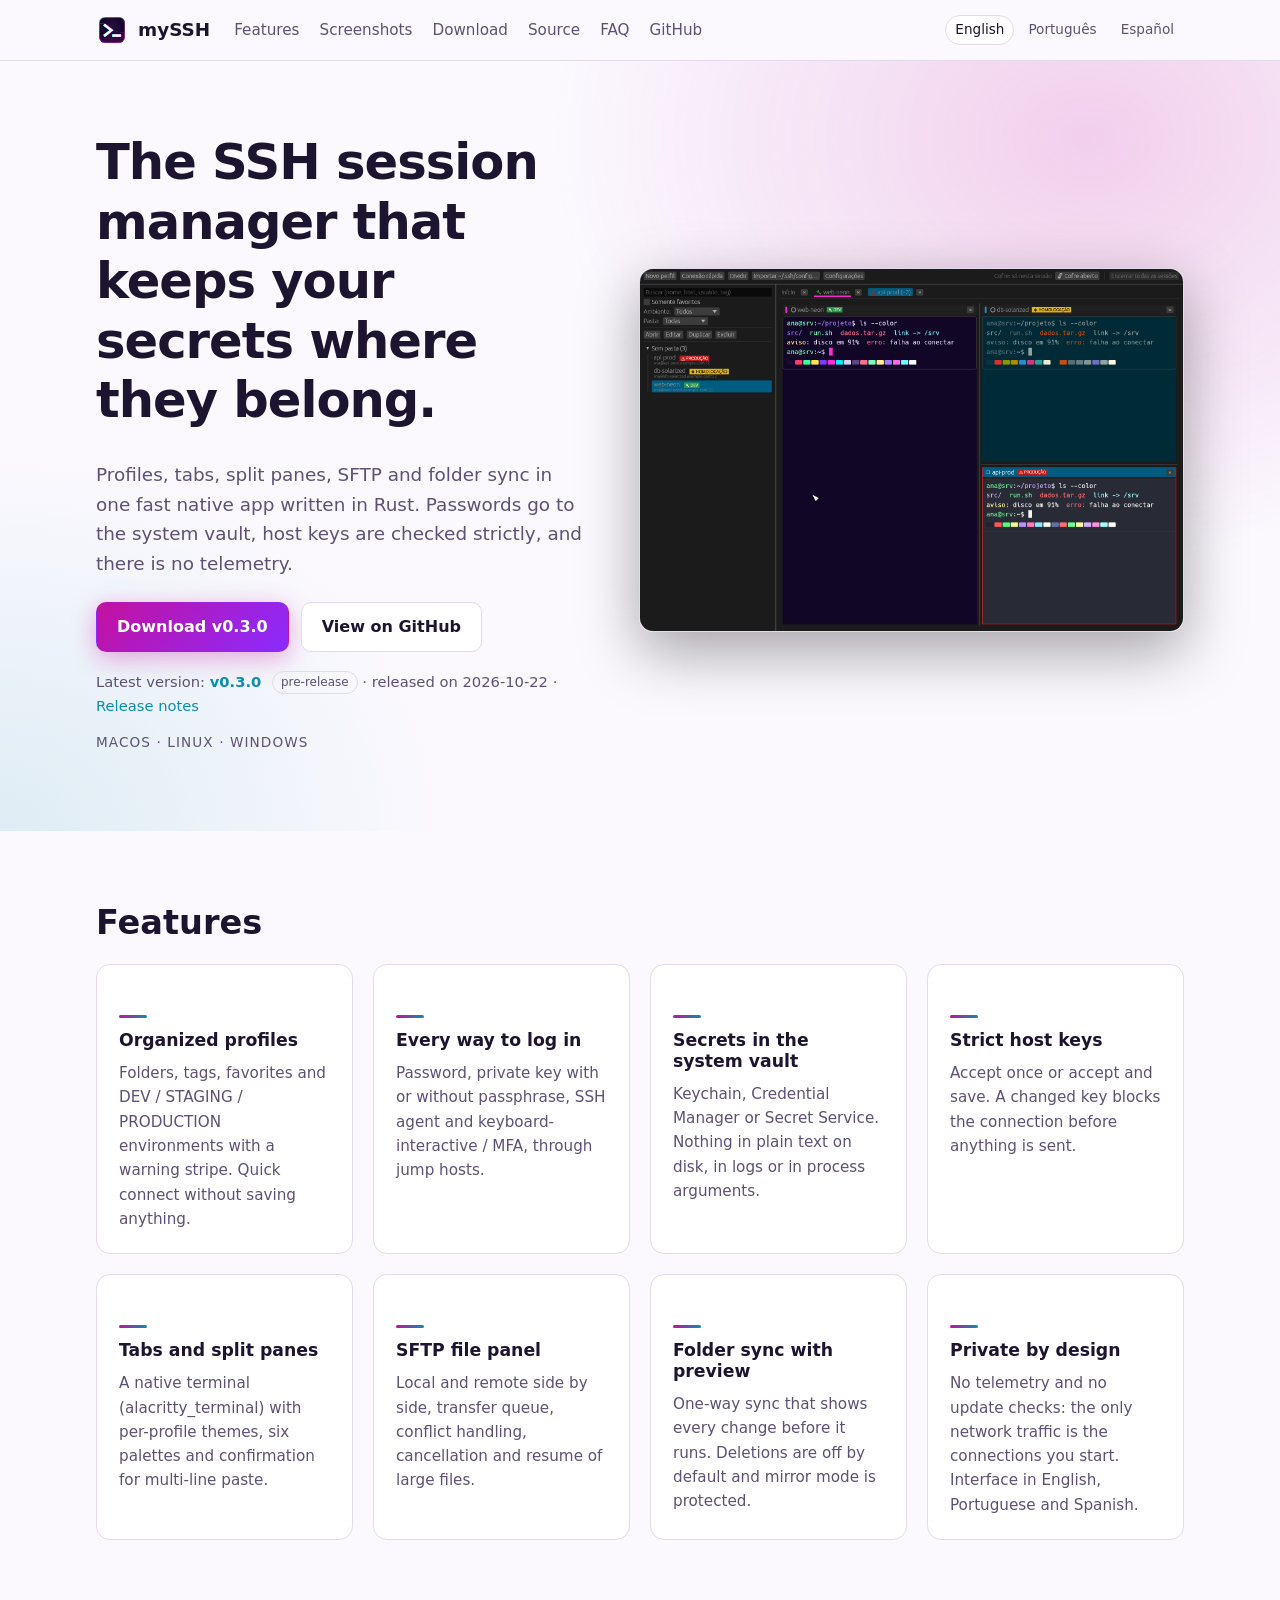
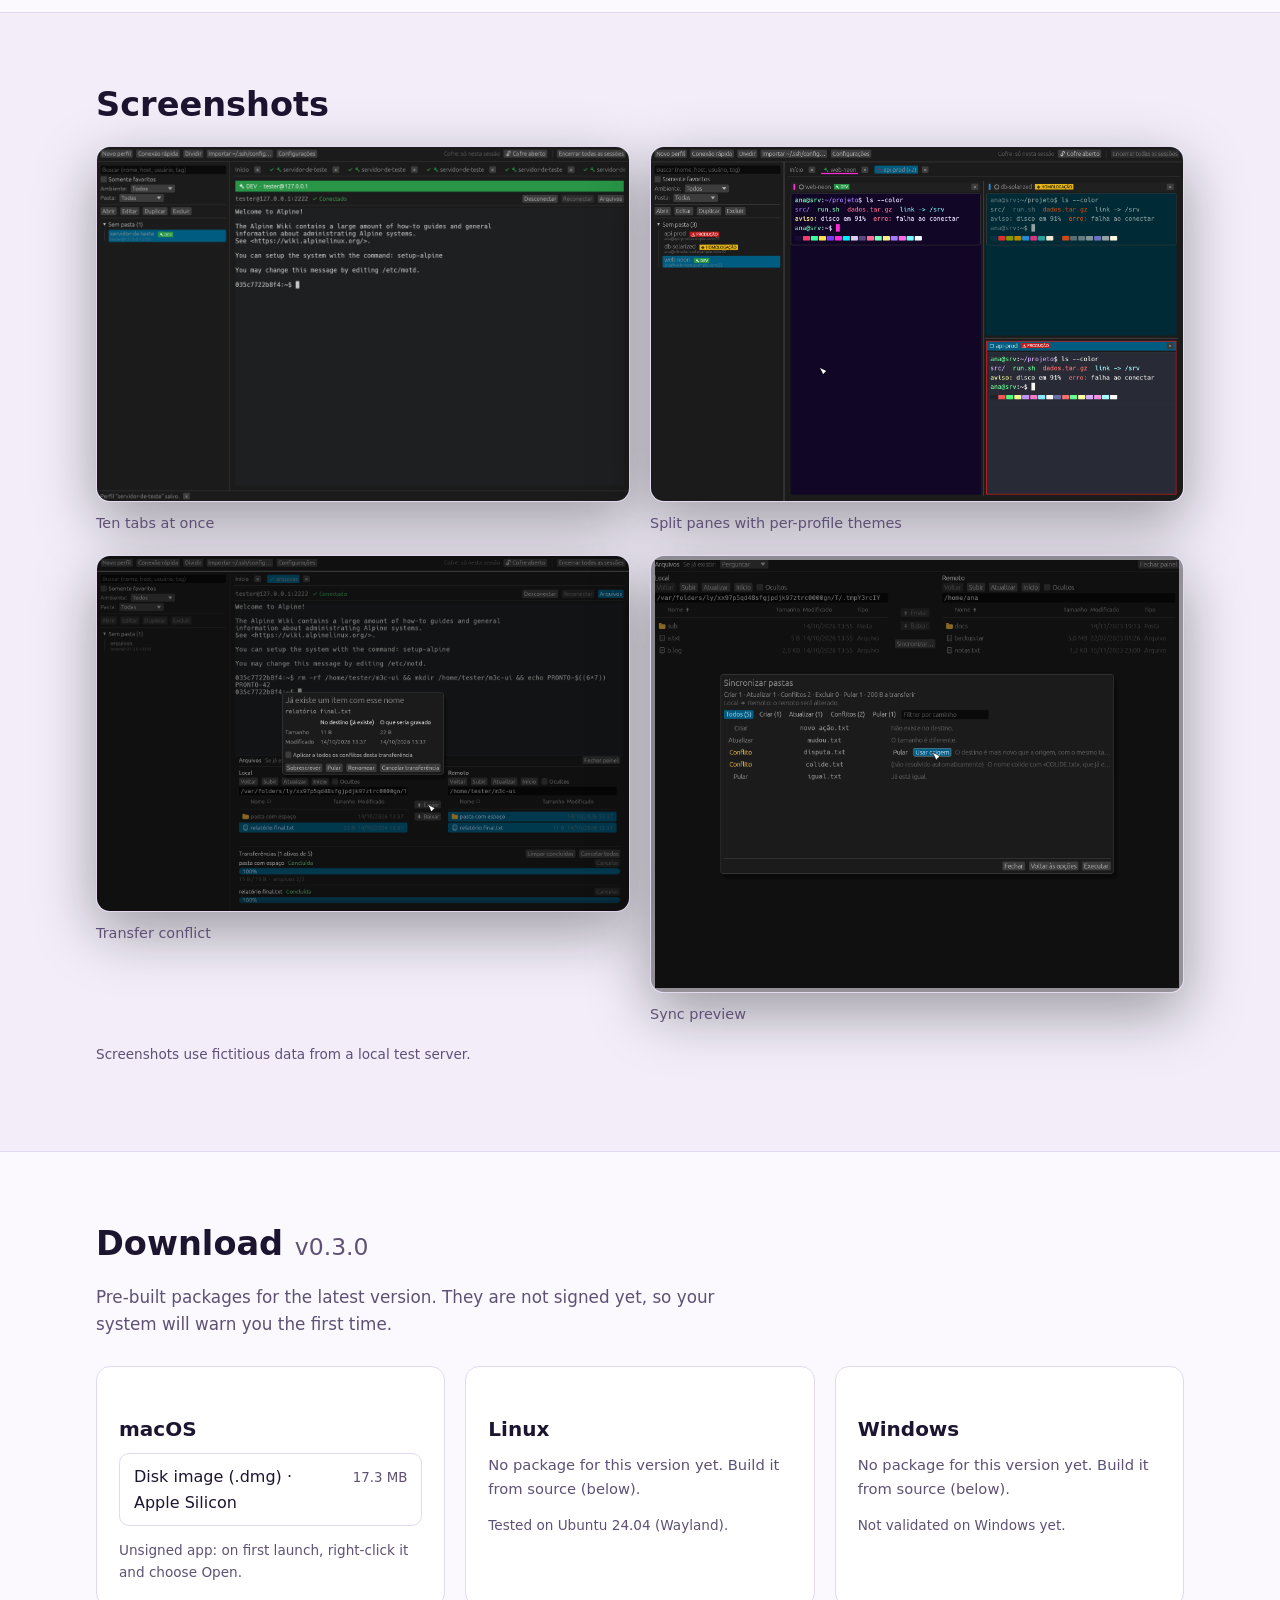
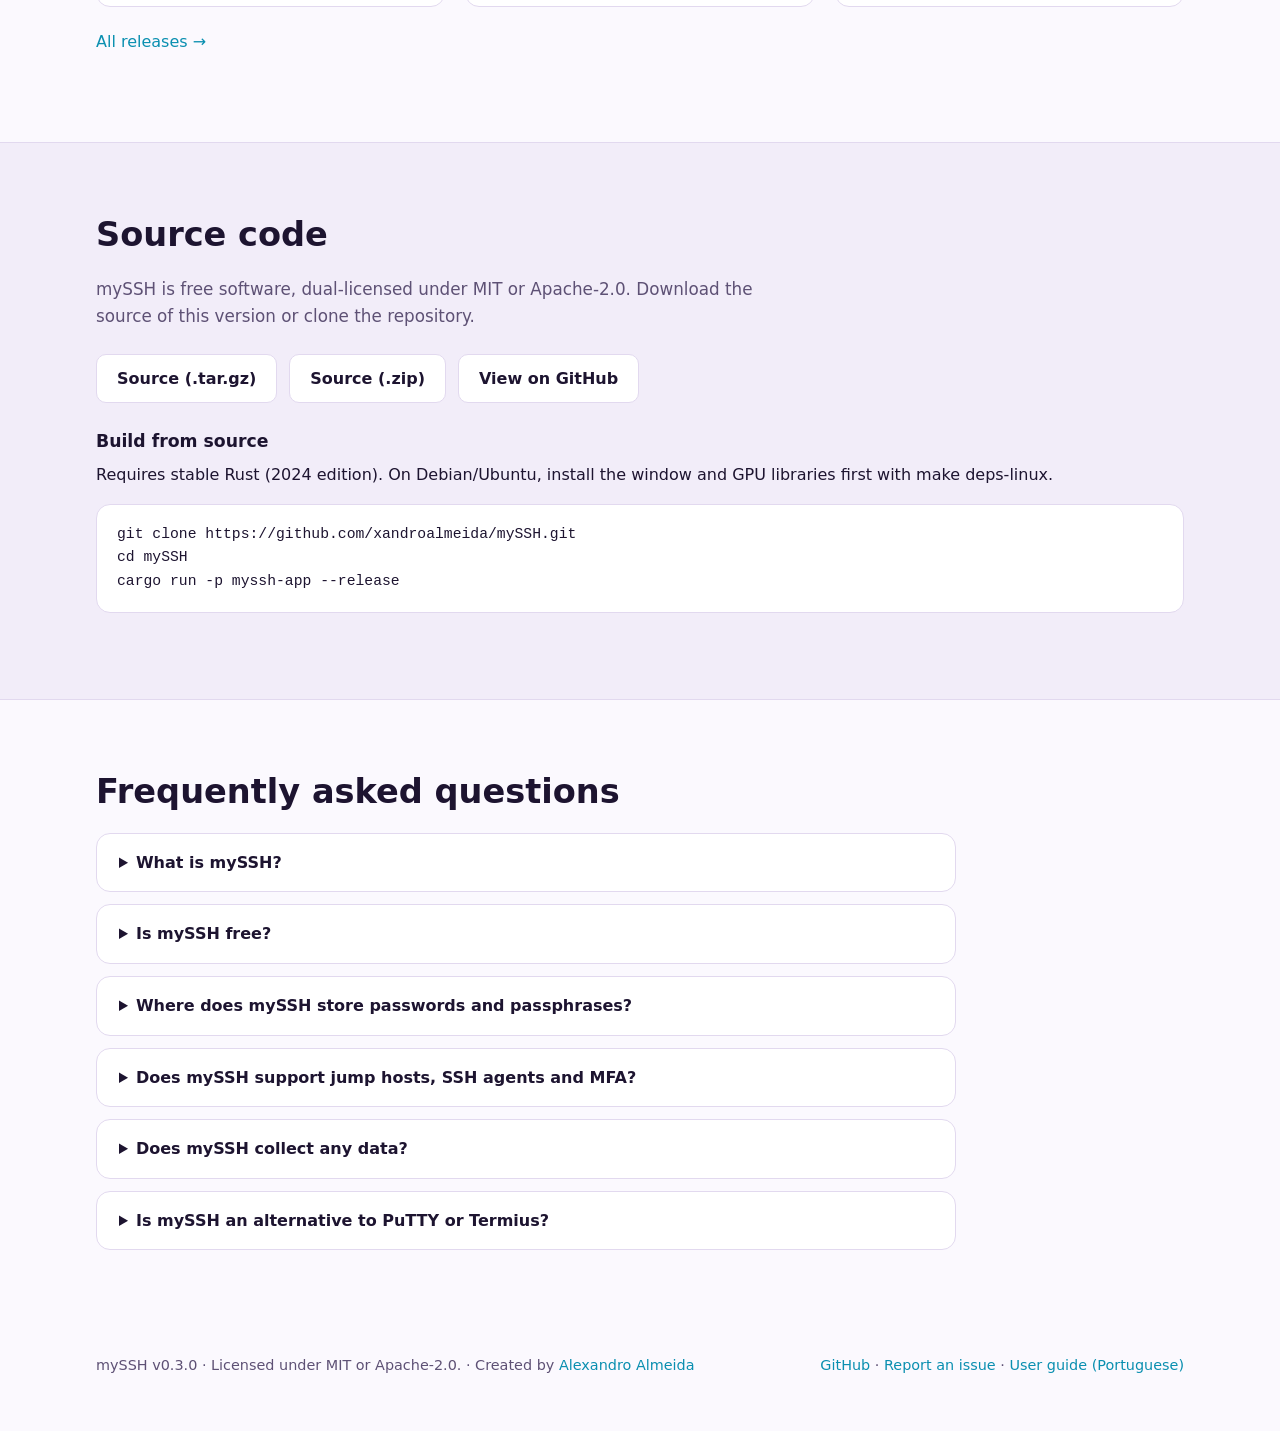
==== docs/index.html @ e8737785 "docs(site): página atualizada para v0.3.0 Co-Authored-By: Claude Opus 5.5 (1M context) <noreply@anth" ====
<!doctype html>
<!-- Gerado por tools/site/build.py a partir de tools/site/template.html e strings.json. Não edite em docs/. -->
<html lang="en">
<head>
<meta charset="utf-8">
<meta name="viewport" content="width=device-width, initial-scale=1">
<title>mySSH — open-source SSH client for macOS, Linux and Windows</title>
<meta name="description" content="Free, open-source SSH client for macOS, Linux and Windows, written in Rust: profiles, tabs, split panes, SFTP and folder sync, secrets in the system vault.">
<meta name="google-site-verification" content="e3klRiq9ykeSp1Q2XAEUIz1zbKla8LWiIjL87_-myPM">
<meta name="robots" content="index, follow, max-image-preview:large, max-snippet:-1">
<meta name="author" content="Alexandro Almeida">
<meta name="theme-color" content="#0b0614" media="(prefers-color-scheme: dark)">
<meta name="theme-color" content="#fbf9fe" media="(prefers-color-scheme: light)">
<meta property="og:site_name" content="mySSH">
<meta property="og:title" content="mySSH — open-source SSH client for macOS, Linux and Windows">
<meta property="og:description" content="Free, open-source SSH client for macOS, Linux and Windows, written in Rust: profiles, tabs, split panes, SFTP and folder sync, secrets in the system vault.">
<meta property="og:type" content="website">
<meta property="og:url" content="https://xandroalmeida.github.io/mySSH/">
<meta property="og:locale" content="en_US">
<meta property="og:locale:alternate" content="pt_BR">
<meta property="og:locale:alternate" content="es_ES">
<meta property="og:image" content="https://xandroalmeida.github.io/mySSH/img/paineis-divididos.png">
<meta property="og:image:width" content="1800">
<meta property="og:image:height" content="1200">
<meta property="og:image:alt" content="mySSH — Split panes with per-profile themes">
<meta name="twitter:card" content="summary_large_image">
<meta name="twitter:title" content="mySSH — open-source SSH client for macOS, Linux and Windows">
<meta name="twitter:description" content="Free, open-source SSH client for macOS, Linux and Windows, written in Rust: profiles, tabs, split panes, SFTP and folder sync, secrets in the system vault.">
<meta name="twitter:image" content="https://xandroalmeida.github.io/mySSH/img/paineis-divididos.png">
<meta name="twitter:image:alt" content="mySSH — Split panes with per-profile themes">
<link rel="icon" type="image/svg+xml" href="assets/icon.svg">
<link rel="apple-touch-icon" href="assets/icon-256.png">
<link rel="canonical" href="https://xandroalmeida.github.io/mySSH/">
<link rel="alternate" hreflang="en" href="https://xandroalmeida.github.io/mySSH/">
<link rel="alternate" hreflang="pt-BR" href="https://xandroalmeida.github.io/mySSH/pt-br/">
<link rel="alternate" hreflang="es" href="https://xandroalmeida.github.io/mySSH/es/">
<link rel="alternate" hreflang="x-default" href="https://xandroalmeida.github.io/mySSH/">
<link rel="alternate" type="text/markdown" title="llms.txt" href="https://xandroalmeida.github.io/mySSH/llms.txt">
<link rel="stylesheet" href="assets/site.css">
<script type="application/ld+json">
{
  "@context": "https://schema.org",
  "@graph": [
    {
      "@type": "SoftwareApplication",
      "@id": "https://xandroalmeida.github.io/mySSH/#app",
      "name": "mySSH",
      "alternateName": "mySSH SSH client",
      "description": "mySSH is a free, open-source desktop SSH client and session manager for macOS, Linux and Windows, written in Rust. It combines saved connection profiles, a tabbed terminal with split panes, an SFTP file panel and one-way folder sync in a single native app.",
      "url": "https://xandroalmeida.github.io/mySSH/",
      "applicationCategory": "DeveloperApplication",
      "applicationSubCategory": "SSH client",
      "operatingSystem": "macOS, Linux, Windows",
      "softwareVersion": "0.3.0",
      "datePublished": "2026-10-22",
      "releaseNotes": "https://github.com/xandroalmeida/mySSH/releases/tag/v0.3.0",
      "downloadUrl": [
        "https://github.com/xandroalmeida/mySSH/releases/download/v0.3.0/mySSH_0.3.0_aarch64.dmg"
      ],
      "installUrl": "https://xandroalmeida.github.io/mySSH/#download",
      "screenshot": [
        "https://xandroalmeida.github.io/mySSH/img/dez-abas.png",
        "https://xandroalmeida.github.io/mySSH/img/paineis-divididos.png",
        "https://xandroalmeida.github.io/mySSH/img/arquivos-conflito.png",
        "https://xandroalmeida.github.io/mySSH/img/sync-previa.png"
      ],
      "image": "https://xandroalmeida.github.io/mySSH/assets/icon-256.png",
      "featureList": [
        "Organized profiles: Folders, tags, favorites and DEV / STAGING / PRODUCTION environments with a warning stripe. Quick connect without saving anything.",
        "Every way to log in: Password, private key with or without passphrase, SSH agent and keyboard-interactive / MFA, through jump hosts.",
        "Secrets in the system vault: Keychain, Credential Manager or Secret Service. Nothing in plain text on disk, in logs or in process arguments.",
        "Strict host keys: Accept once or accept and save. A changed key blocks the connection before anything is sent.",
        "Tabs and split panes: A native terminal (alacritty_terminal) with per-profile themes, six palettes and confirmation for multi-line paste.",
        "SFTP file panel: Local and remote side by side, transfer queue, conflict handling, cancellation and resume of large files.",
        "Folder sync with preview: One-way sync that shows every change before it runs. Deletions are off by default and mirror mode is protected.",
        "Private by design: No telemetry and no update checks: the only network traffic is the connections you start. Interface in English, Portuguese and Spanish."
      ],
      "inLanguage": [
        "en",
        "pt-BR",
        "es"
      ],
      "isAccessibleForFree": true,
      "offers": {
        "@type": "Offer",
        "price": "0",
        "priceCurrency": "USD"
      },
      "license": [
        "https://opensource.org/license/mit",
        "https://www.apache.org/licenses/LICENSE-2.0"
      ],
      "author": {
        "@type": "Person",
        "name": "Alexandro Almeida",
        "url": "https://github.com/xandroalmeida"
      },
      "sameAs": [
        "https://github.com/xandroalmeida/mySSH"
      ]
    },
    {
      "@type": "WebPage",
      "@id": "https://xandroalmeida.github.io/mySSH/#page",
      "url": "https://xandroalmeida.github.io/mySSH/",
      "name": "mySSH — open-source SSH client for macOS, Linux and Windows",
      "description": "Free, open-source SSH client for macOS, Linux and Windows, written in Rust: profiles, tabs, split panes, SFTP and folder sync, secrets in the system vault.",
      "inLanguage": "en",
      "dateModified": "2026-10-22",
      "about": {
        "@id": "https://xandroalmeida.github.io/mySSH/#app"
      },
      "primaryImageOfPage": "https://xandroalmeida.github.io/mySSH/img/paineis-divididos.png"
    },
    {
      "@type": "FAQPage",
      "@id": "https://xandroalmeida.github.io/mySSH/#faq",
      "inLanguage": "en",
      "mainEntity": [
        {
          "@type": "Question",
          "name": "What is mySSH?",
          "acceptedAnswer": {
            "@type": "Answer",
            "text": "mySSH is a free, open-source desktop SSH client and session manager for macOS, Linux and Windows, written in Rust. It combines saved connection profiles, a tabbed terminal with split panes, an SFTP file panel and one-way folder sync in a single native app."
          }
        },
        {
          "@type": "Question",
          "name": "Is mySSH free?",
          "acceptedAnswer": {
            "@type": "Answer",
            "text": "Yes. mySSH is free software, dual-licensed under MIT or Apache-2.0. There is no paid edition, no account and no subscription."
          }
        },
        {
          "@type": "Question",
          "name": "Where does mySSH store passwords and passphrases?",
          "acceptedAnswer": {
            "@type": "Answer",
            "text": "In the operating system's credential vault: Keychain on macOS, Credential Manager on Windows and Secret Service on Linux. Secrets are never written in plain text to disk, logs or process arguments."
          }
        },
        {
          "@type": "Question",
          "name": "Does mySSH support jump hosts, SSH agents and MFA?",
          "acceptedAnswer": {
            "@type": "Answer",
            "text": "Yes. It logs in with a password, a private key (with or without passphrase), the SSH agent or keyboard-interactive authentication, including one-time MFA codes, also through jump hosts (bastions)."
          }
        },
        {
          "@type": "Question",
          "name": "Does mySSH collect any data?",
          "acceptedAnswer": {
            "@type": "Answer",
            "text": "No. There is no telemetry, no account and no automatic update check. The only network connections are the SSH and SFTP sessions you open."
          }
        },
        {
          "@type": "Question",
          "name": "Is mySSH an alternative to PuTTY or Termius?",
          "acceptedAnswer": {
            "@type": "Answer",
            "text": "Yes. mySSH covers the same everyday work, terminal sessions, saved hosts and file transfer, as a native open-source app that keeps all data on your computer, with no cloud service involved."
          }
        }
      ]
    },
    {
      "@type": "SoftwareSourceCode",
      "name": "mySSH",
      "codeRepository": "https://github.com/xandroalmeida/mySSH",
      "programmingLanguage": "Rust",
      "license": [
        "https://opensource.org/license/mit",
        "https://www.apache.org/licenses/LICENSE-2.0"
      ],
      "targetProduct": {
        "@id": "https://xandroalmeida.github.io/mySSH/#app"
      }
    }
  ]
}
</script>
<script>
  // Primeira visita à página em inglês: usa o idioma do navegador, se for suportado.
  (function () {
    var key = "myssh-lang", here = "en";
    var saved = null;
    try { saved = localStorage.getItem(key); } catch (e) {}
    if (here !== "en" || saved) return;
    var langs = navigator.languages || [navigator.language || ""];
    for (var i = 0; i < langs.length; i++) {
      var p = String(langs[i]).toLowerCase().split(/[-_]/)[0];
      if (p === "en") return;
      if (p === "pt") { location.replace("pt-br/" + location.hash); return; }
      if (p === "es") { location.replace("es/" + location.hash); return; }
    }
  })();
</script>
</head>
<body>
<header class="top">
  <div class="wrap top-in">
    <a class="brand" href=""><img src="assets/icon.svg" alt="" width="32" height="32"><span>mySSH</span></a>
    <nav class="nav" aria-label="mySSH">
      <a href="#features">Features</a>
      <a href="#screens">Screenshots</a>
      <a href="#download">Download</a>
      <a href="#source">Source</a>
      <a href="#faq">FAQ</a>
      <a href="https://github.com/xandroalmeida/mySSH">GitHub</a>
    </nav>
    <div class="langs" role="group" aria-label="Language"><a href="" hreflang="en" data-lang="en" aria-current="page">English</a><a href="pt-br/" hreflang="pt-BR" data-lang="pt-br">Português</a><a href="es/" hreflang="es" data-lang="es">Español</a></div>
  </div>
</header>

<main>
<section class="hero">
  <div class="wrap hero-in">
    <div class="hero-text">
      <h1>The SSH session manager that keeps your secrets where they belong.</h1>
      <p class="lead">Profiles, tabs, split panes, SFTP and folder sync in one fast native app written in Rust. Passwords go to the system vault, host keys are checked strictly, and there is no telemetry.</p>
      <div class="cta">
        <a class="btn primary" href="#download">Download v0.3.0</a>
        <a class="btn" href="https://github.com/xandroalmeida/mySSH">View on GitHub</a>
      </div>
      <p class="meta">Latest version: <a href="https://github.com/xandroalmeida/mySSH/releases/tag/v0.3.0"><strong>v0.3.0</strong></a> <span class="badge">pre-release</span> · released on <time datetime="2026-10-22">2026-10-22</time> · <a href="https://github.com/xandroalmeida/mySSH/releases/tag/v0.3.0">Release notes</a></p>
      <p class="platforms">macOS · Linux · Windows</p>
    </div>
    <figure class="hero-shot">
      <img src="img/paineis-divididos.png" alt="mySSH — Split panes with per-profile themes" width="1800" height="1200" fetchpriority="high">
    </figure>
  </div>
</section>

<section id="features" class="section">
  <div class="wrap">
    <h2>Features</h2>
    <div class="grid features">
      <article><h3>Organized profiles</h3><p>Folders, tags, favorites and DEV / STAGING / PRODUCTION environments with a warning stripe. Quick connect without saving anything.</p></article>
      <article><h3>Every way to log in</h3><p>Password, private key with or without passphrase, SSH agent and keyboard-interactive / MFA, through jump hosts.</p></article>
      <article><h3>Secrets in the system vault</h3><p>Keychain, Credential Manager or Secret Service. Nothing in plain text on disk, in logs or in process arguments.</p></article>
      <article><h3>Strict host keys</h3><p>Accept once or accept and save. A changed key blocks the connection before anything is sent.</p></article>
      <article><h3>Tabs and split panes</h3><p>A native terminal (alacritty_terminal) with per-profile themes, six palettes and confirmation for multi-line paste.</p></article>
      <article><h3>SFTP file panel</h3><p>Local and remote side by side, transfer queue, conflict handling, cancellation and resume of large files.</p></article>
      <article><h3>Folder sync with preview</h3><p>One-way sync that shows every change before it runs. Deletions are off by default and mirror mode is protected.</p></article>
      <article><h3>Private by design</h3><p>No telemetry and no update checks: the only network traffic is the connections you start. Interface in English, Portuguese and Spanish.</p></article>
    </div>
  </div>
</section>

<section id="screens" class="section alt">
  <div class="wrap">
    <h2>Screenshots</h2>
    <div class="grid shots">
      <figure><a href="img/dez-abas.png"><img src="img/dez-abas.png" alt="mySSH — Ten tabs at once" loading="lazy" decoding="async" width="2400" height="1600"></a><figcaption>Ten tabs at once</figcaption></figure>
      <figure><a href="img/paineis-divididos.png"><img src="img/paineis-divididos.png" alt="mySSH — Split panes with per-profile themes" loading="lazy" decoding="async" width="1800" height="1200"></a><figcaption>Split panes with per-profile themes</figcaption></figure>
      <figure><a href="img/arquivos-conflito.png"><img src="img/arquivos-conflito.png" alt="mySSH — Transfer conflict" loading="lazy" decoding="async" width="1500" height="1000"></a><figcaption>Transfer conflict</figcaption></figure>
      <figure><a href="img/sync-previa.png"><img src="img/sync-previa.png" alt="mySSH — Sync preview" loading="lazy" decoding="async" width="1650" height="1350"></a><figcaption>Sync preview</figcaption></figure>
    </div>
    <p class="note">Screenshots use fictitious data from a local test server.</p>
  </div>
</section>

<section id="download" class="section">
  <div class="wrap">
    <h2>Download <span class="ver">v0.3.0</span></h2>
    <p class="lead small">Pre-built packages for the latest version. They are not signed yet, so your system will warn you the first time.</p>
    <div class="grid downloads">
      <article class="dl" id="dl-mac">
        <h3>macOS</h3>
        <ul>
          <li><a href="https://github.com/xandroalmeida/mySSH/releases/download/v0.3.0/mySSH_0.3.0_aarch64.dmg" download>Disk image (.dmg) · Apple Silicon <small>17.3 MB</small></a></li>
        </ul>
        <p class="hint">Unsigned app: on first launch, right-click it and choose Open.</p>
      </article>
      <article class="dl" id="dl-linux">
        <h3>Linux</h3>
        <p class="none">No package for this version yet. Build it from source (below).</p>
        <p class="hint">Tested on Ubuntu 24.04 (Wayland).</p>
      </article>
      <article class="dl" id="dl-windows">
        <h3>Windows</h3>
        <p class="none">No package for this version yet. Build it from source (below).</p>
        <p class="hint">Not validated on Windows yet.</p>
      </article>
    </div>
    <p class="more"><a href="https://github.com/xandroalmeida/mySSH/releases">All releases →</a></p>
  </div>
</section>

<section id="source" class="section alt">
  <div class="wrap">
    <h2>Source code</h2>
    <p class="lead small">mySSH is free software, dual-licensed under MIT or Apache-2.0. Download the source of this version or clone the repository.</p>
    <div class="cta">
      <a class="btn" href="https://github.com/xandroalmeida/mySSH/archive/refs/tags/v0.3.0.tar.gz">Source (.tar.gz)</a>
      <a class="btn" href="https://github.com/xandroalmeida/mySSH/archive/refs/tags/v0.3.0.zip">Source (.zip)</a>
      <a class="btn" href="https://github.com/xandroalmeida/mySSH">View on GitHub</a>
    </div>
    <h3>Build from source</h3>
    <p>Requires stable Rust (2024 edition). On Debian/Ubuntu, install the window and GPU libraries first with make deps-linux.</p>
    <pre><code>git clone https://github.com/xandroalmeida/mySSH.git
cd mySSH
cargo run -p myssh-app --release</code></pre>
  </div>
</section>
<section id="faq" class="section">
  <div class="wrap">
    <h2>Frequently asked questions</h2>
    <div class="faq">
      <details><summary>What is mySSH?</summary><p>mySSH is a free, open-source desktop SSH client and session manager for macOS, Linux and Windows, written in Rust. It combines saved connection profiles, a tabbed terminal with split panes, an SFTP file panel and one-way folder sync in a single native app.</p></details>
      <details><summary>Is mySSH free?</summary><p>Yes. mySSH is free software, dual-licensed under MIT or Apache-2.0. There is no paid edition, no account and no subscription.</p></details>
      <details><summary>Where does mySSH store passwords and passphrases?</summary><p>In the operating system&#x27;s credential vault: Keychain on macOS, Credential Manager on Windows and Secret Service on Linux. Secrets are never written in plain text to disk, logs or process arguments.</p></details>
      <details><summary>Does mySSH support jump hosts, SSH agents and MFA?</summary><p>Yes. It logs in with a password, a private key (with or without passphrase), the SSH agent or keyboard-interactive authentication, including one-time MFA codes, also through jump hosts (bastions).</p></details>
      <details><summary>Does mySSH collect any data?</summary><p>No. There is no telemetry, no account and no automatic update check. The only network connections are the SSH and SFTP sessions you open.</p></details>
      <details><summary>Is mySSH an alternative to PuTTY or Termius?</summary><p>Yes. mySSH covers the same everyday work, terminal sessions, saved hosts and file transfer, as a native open-source app that keeps all data on your computer, with no cloud service involved.</p></details>
    </div>
  </div>
</section>
</main>

<footer class="foot">
  <div class="wrap foot-in">
    <p>mySSH v0.3.0 · Licensed under MIT or Apache-2.0. · Created by <a href="https://github.com/xandroalmeida" rel="author">Alexandro Almeida</a></p>
    <p><a href="https://github.com/xandroalmeida/mySSH">GitHub</a> · <a href="https://github.com/xandroalmeida/mySSH/issues">Report an issue</a> · <a href="https://github.com/xandroalmeida/mySSH/blob/main/docs/USO.md">User guide (Portuguese)</a></p>
  </div>
</footer>
<script>
  document.querySelectorAll("[data-lang]").forEach(function (a) {
    a.addEventListener("click", function () {
      try { localStorage.setItem("myssh-lang", a.getAttribute("data-lang")); } catch (e) {}
    });
  });
</script>
</body>
</html>
---- docs/assets/site.css ----
/* Página do projeto mySSH (GitHub Pages). Cores inspiradas no ícone do app. */
:root {
  --bg: #0b0614;
  --bg-alt: #120a20;
  --card: #1a1029;
  --line: #2c1d42;
  --text: #ece6f5;
  --muted: #a89cbd;
  --accent: #ff2bd6;
  --accent-2: #2be0ff;
  --radius: 14px;
  --font: system-ui, -apple-system, "Segoe UI", Roboto, Ubuntu, Cantarell, sans-serif;
  --mono: ui-monospace, "SF Mono", Menlo, Consolas, "Liberation Mono", monospace;
  color-scheme: dark;
}
@media (prefers-color-scheme: light) {
  :root {
    --bg: #fbf9fe;
    --bg-alt: #f2edf9;
    --card: #ffffff;
    --line: #e2d9ef;
    --text: #1d1430;
    --muted: #5e5175;
    --accent: #c4119f;
    --accent-2: #0a8fb0;
    color-scheme: light;
  }
}

* { box-sizing: border-box; }
html { scroll-behavior: smooth; }
body {
  margin: 0;
  background: var(--bg);
  color: var(--text);
  font: 16px/1.6 var(--font);
  -webkit-font-smoothing: antialiased;
}
img { max-width: 100%; height: auto; display: block; }
a { color: var(--accent-2); text-decoration: none; }
a:hover { text-decoration: underline; }
h1, h2, h3 { line-height: 1.2; margin: 0 0 .6em; }
h2 { font-size: clamp(1.6rem, 3vw, 2.1rem); }
h3 { font-size: 1.08rem; }
p { margin: 0 0 1em; }

.wrap { max-width: 1120px; margin: 0 auto; padding: 0 16px; }

/* Cabeçalho */
.top {
  position: sticky; top: 0; z-index: 10;
  background: color-mix(in srgb, var(--bg) 88%, transparent);
  backdrop-filter: blur(10px);
  border-bottom: 1px solid var(--line);
}
.top-in { display: flex; align-items: center; gap: 24px; min-height: 60px; flex-wrap: wrap; }
.brand { display: flex; align-items: center; gap: 10px; color: var(--text); font-weight: 700; font-size: 1.15rem; }
.brand:hover { text-decoration: none; }
.nav { display: flex; gap: 20px; flex: 1; flex-wrap: wrap; }
.nav a { color: var(--muted); font-size: .95rem; }
.nav a:hover { color: var(--text); text-decoration: none; }
.langs { display: flex; gap: 4px; }
.langs a {
  color: var(--muted); font-size: .85rem; padding: 3px 9px;
  border: 1px solid transparent; border-radius: 999px;
}
.langs a[aria-current="page"] { color: var(--text); border-color: var(--line); background: var(--card); }
.langs a:hover { color: var(--text); text-decoration: none; }

/* Destaque */
.hero {
  padding: 72px 0 64px;
  background:
    radial-gradient(60% 80% at 85% 10%, color-mix(in srgb, var(--accent) 18%, transparent), transparent 70%),
    radial-gradient(50% 70% at 0% 100%, color-mix(in srgb, var(--accent-2) 12%, transparent), transparent 70%);
}
.hero-in { display: grid; grid-template-columns: 1fr 1.1fr; gap: 48px; align-items: center; }
.hero h1 { font-size: clamp(2rem, 4.4vw, 3.1rem); letter-spacing: -.02em; }
.lead { font-size: 1.15rem; color: var(--muted); max-width: 40em; }
.lead.small { font-size: 1.05rem; }
.cta { display: flex; gap: 12px; flex-wrap: wrap; margin: 24px 0 18px; }
.btn {
  display: inline-flex; align-items: center; gap: 8px;
  padding: 11px 20px; border-radius: 10px;
  border: 1px solid var(--line); background: var(--card);
  color: var(--text); font-weight: 600;
}
.btn:hover { text-decoration: none; border-color: var(--accent-2); }
.btn.primary {
  background: linear-gradient(135deg, var(--accent), #8a2bff);
  border-color: transparent; color: #fff;
  box-shadow: 0 6px 24px color-mix(in srgb, var(--accent) 35%, transparent);
}
.btn.primary:hover { filter: brightness(1.08); }
.meta { color: var(--muted); font-size: .92rem; }
.platforms { color: var(--muted); font-size: .85rem; letter-spacing: .08em; text-transform: uppercase; }
.badge {
  display: inline-block; margin-left: 6px; padding: 1px 8px;
  border-radius: 999px; font-size: .75rem; vertical-align: 1px;
  border: 1px solid var(--line); color: var(--muted);
}
.hero-shot { margin: 0; }
.hero-shot img, .shots img {
  border-radius: var(--radius); border: 1px solid var(--line);
  box-shadow: 0 20px 60px rgba(0, 0, 0, .35);
}

/* Seções */
.section { padding: 72px 0; }
.section.alt { background: var(--bg-alt); border-block: 1px solid var(--line); }
.grid { display: grid; gap: 20px; }
.features { grid-template-columns: repeat(4, 1fr); }
.features article, .dl {
  background: var(--card); border: 1px solid var(--line);
  border-radius: var(--radius); padding: 22px;
}
.features article h3 { color: var(--text); }
.features article h3::before {
  content: ""; display: block; width: 28px; height: 3px; margin-bottom: 12px;
  border-radius: 2px; background: linear-gradient(90deg, var(--accent), var(--accent-2));
}
.features p { color: var(--muted); font-size: .95rem; margin: 0; }
.shots { grid-template-columns: repeat(2, 1fr); }
.shots figure { margin: 0; }
.shots figcaption { color: var(--muted); font-size: .9rem; margin-top: 10px; }
.note { color: var(--muted); font-size: .85rem; margin-top: 18px; }

/* Downloads */
.ver { color: var(--muted); font-weight: 500; font-size: .7em; }
.downloads { grid-template-columns: repeat(3, 1fr); margin-top: 28px; }
.dl h3 { font-size: 1.25rem; }
.dl ul { list-style: none; margin: 0 0 14px; padding: 0; display: grid; gap: 8px; }
.dl li a {
  display: flex; justify-content: space-between; gap: 12px; align-items: baseline;
  padding: 10px 14px; border-radius: 10px;
  border: 1px solid var(--line); color: var(--text);
}
.dl li a:hover { border-color: var(--accent); text-decoration: none; }
.dl li small { color: var(--muted); white-space: nowrap; }
.dl .none { color: var(--muted); font-size: .92rem; }
.dl .hint { color: var(--muted); font-size: .85rem; margin: 0; }
.more { margin-top: 22px; }

pre {
  background: var(--card); border: 1px solid var(--line); border-radius: var(--radius);
  padding: 18px 20px; overflow-x: auto; font: .92rem/1.6 var(--mono);
}
.section h3 { margin-top: 28px; }

/* Rodapé */
.foot { padding: 32px 0 48px; color: var(--muted); font-size: .9rem; }
.foot-in { display: flex; justify-content: space-between; gap: 16px; flex-wrap: wrap; }
.foot p { margin: 0; }

@media (max-width: 960px) {
  .hero-in { grid-template-columns: 1fr; }
  .features { grid-template-columns: repeat(2, 1fr); }
  .downloads { grid-template-columns: 1fr; }
}
@media (max-width: 640px) {
  .nav { order: 3; flex-basis: 100%; gap: 14px; padding-bottom: 10px; }
  .hero { padding: 44px 0; }
  .section { padding: 52px 0; }
  .features, .shots { grid-template-columns: 1fr; }
}

/* Perguntas frequentes */
.faq { display: grid; gap: 12px; max-width: 860px; }
.faq details {
  background: var(--card); border: 1px solid var(--line);
  border-radius: var(--radius); padding: 16px 22px;
}
.faq summary { cursor: pointer; font-weight: 600; }
.faq details[open] summary { margin-bottom: 8px; }
.faq details p { color: var(--muted); margin: 0; }
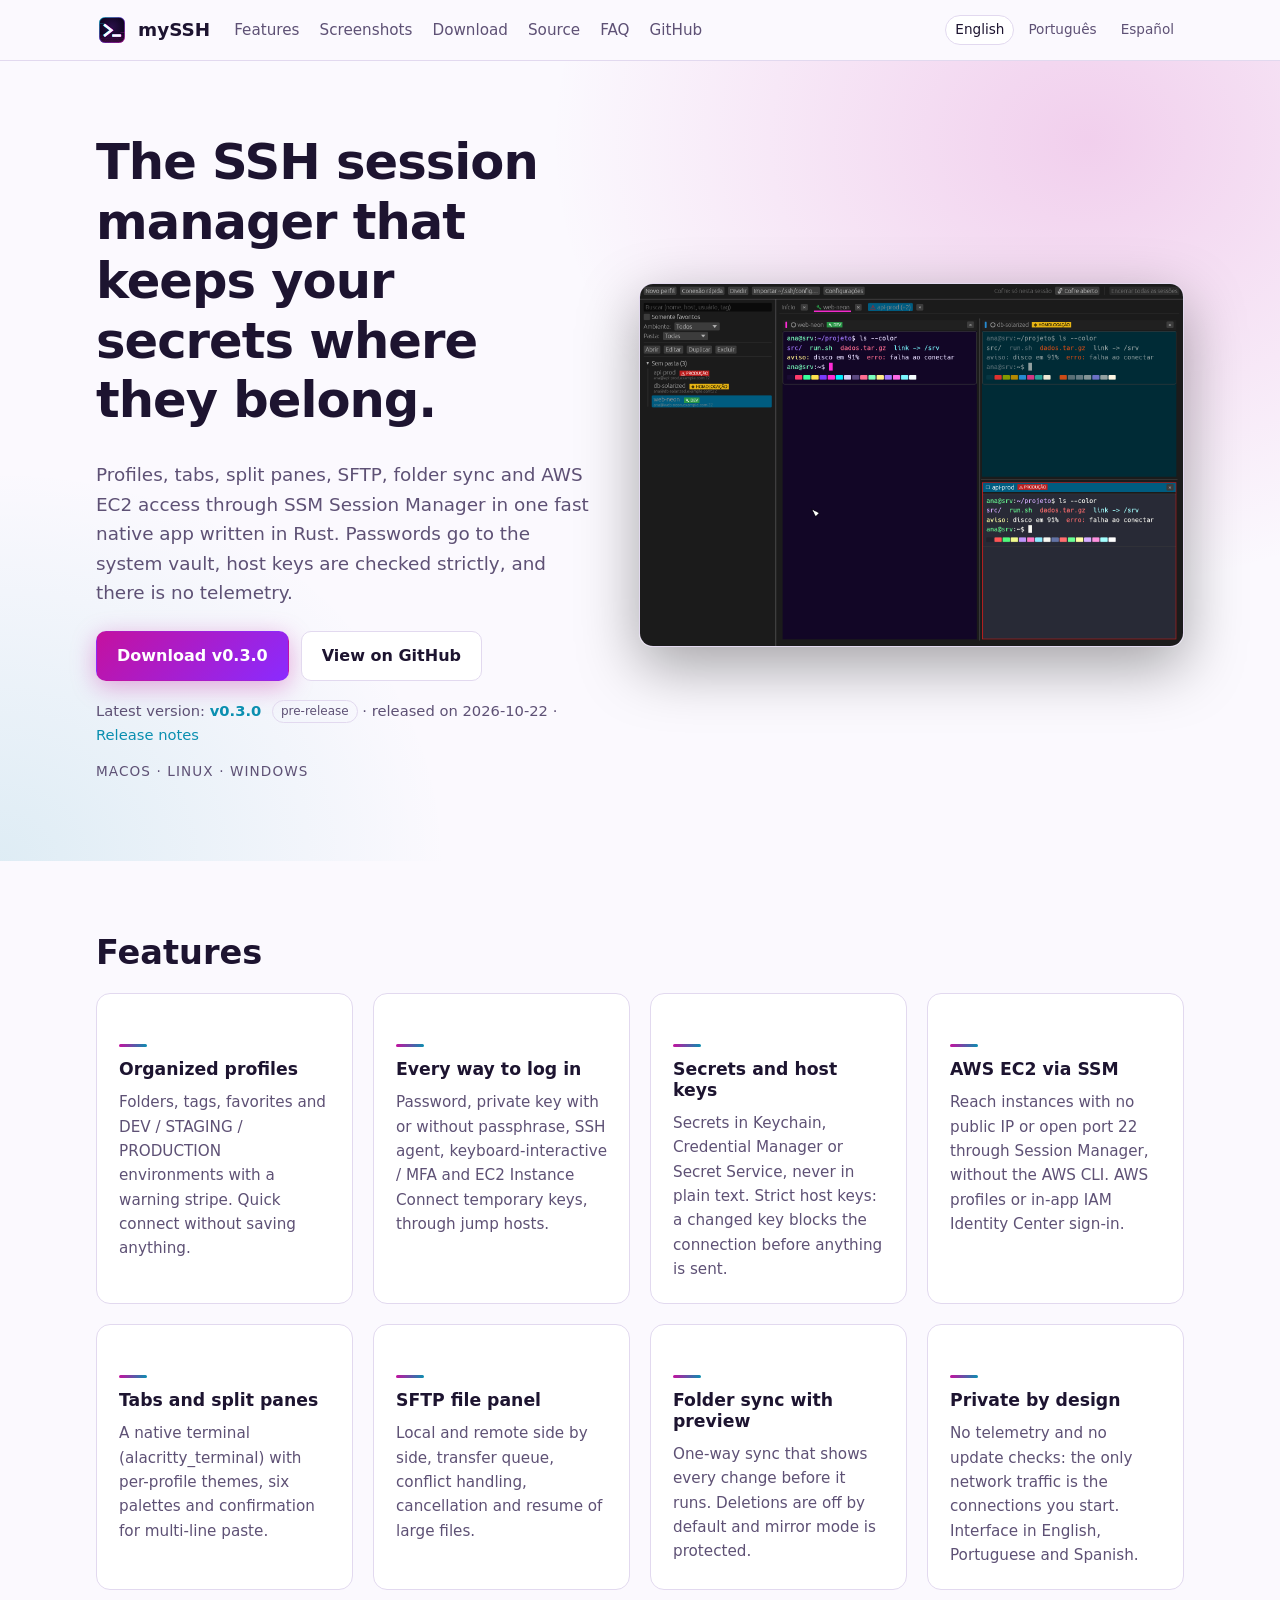
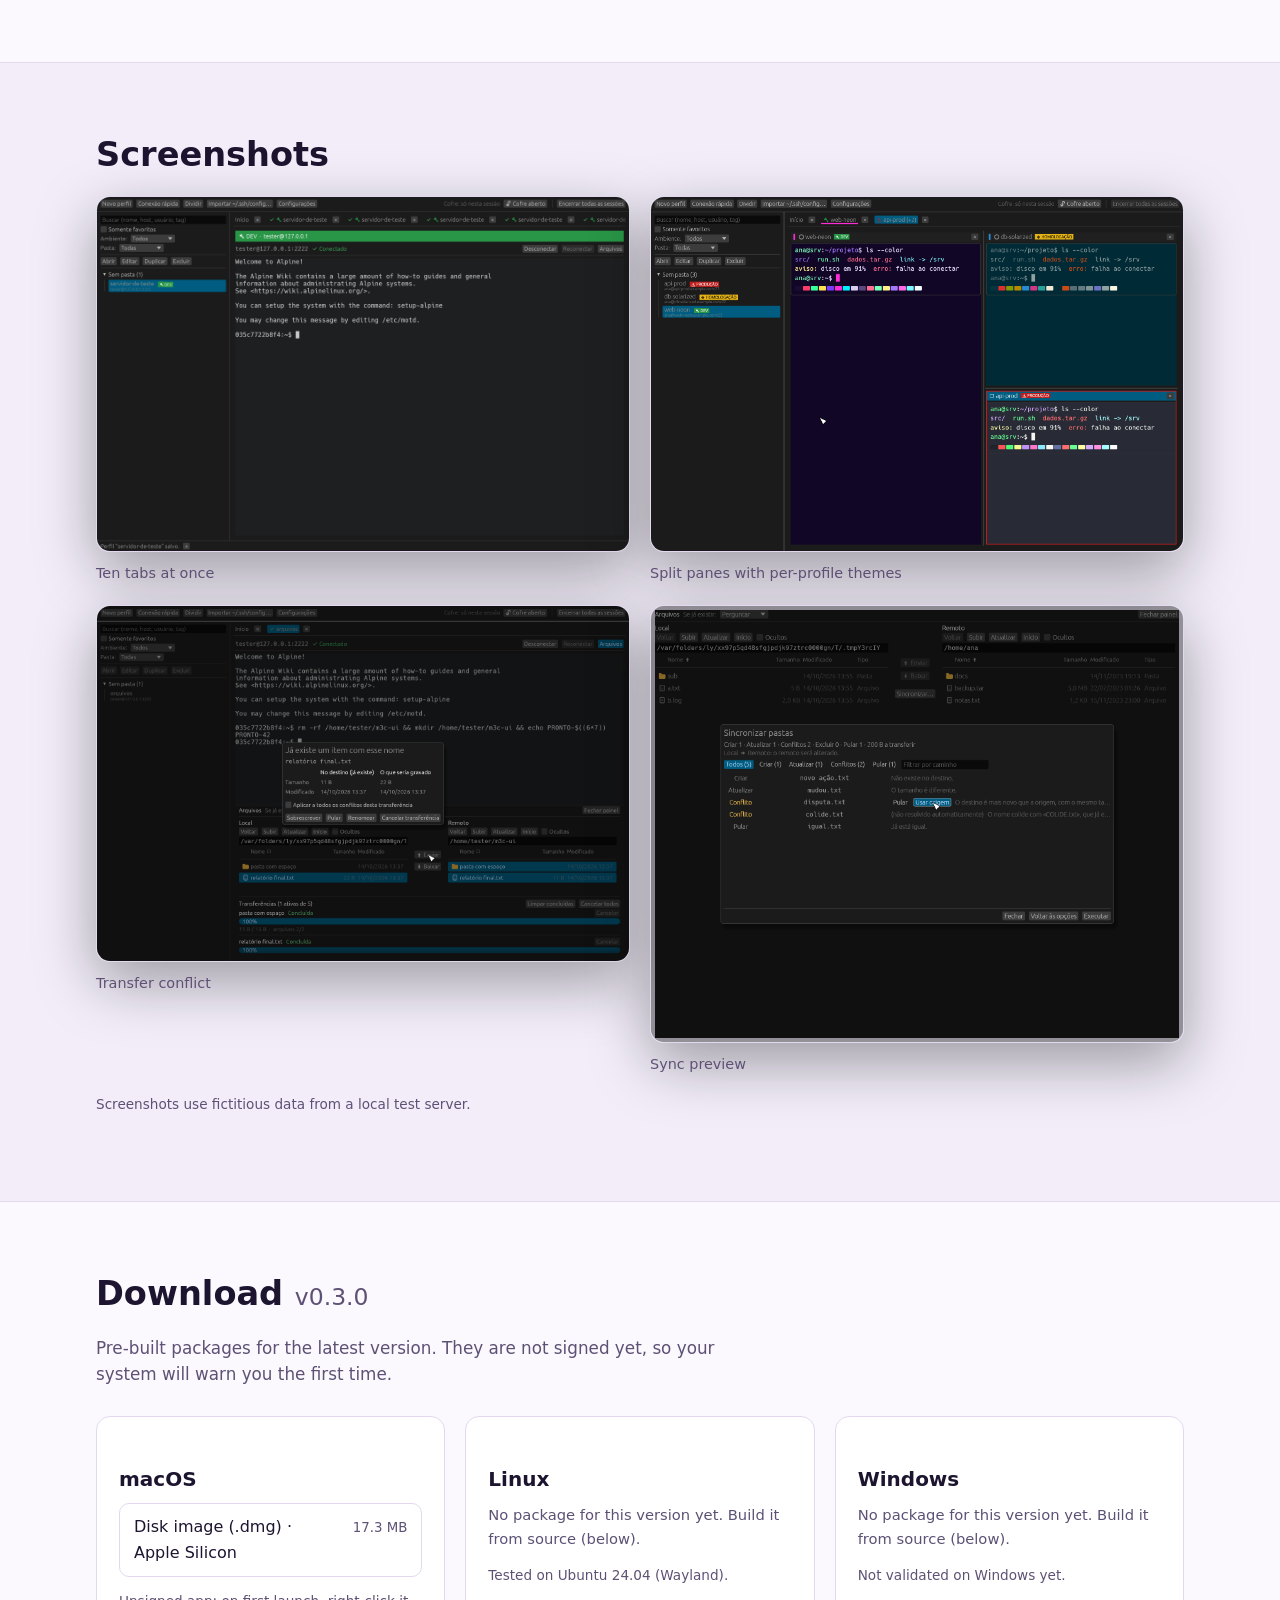
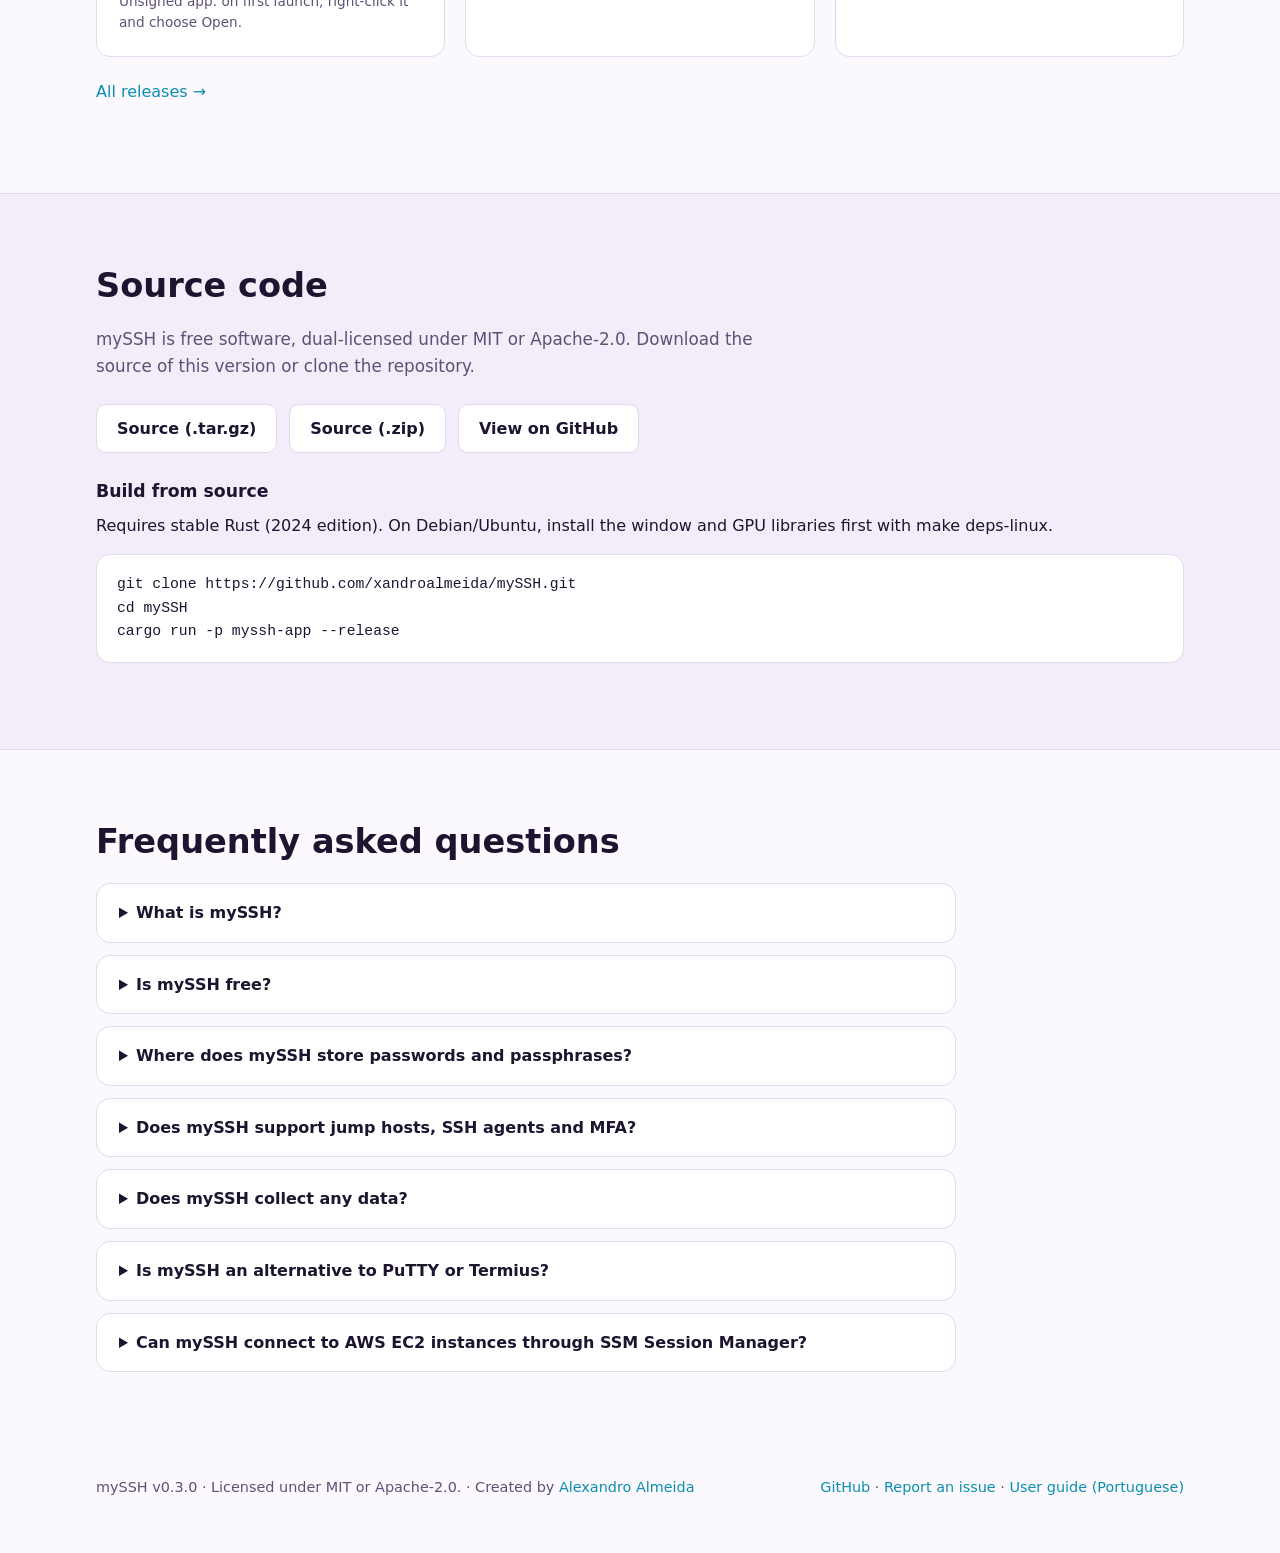
==== commit 9b626fc8: "docs(site): AWS SSM Session Manager nas três línguas Cartão novo "AWS EC2 via SSM" (segredos e host " ====
--- a/docs/index.html
+++ b/docs/index.html
@@ -5,7 +5,7 @@
 <meta charset="utf-8">
 <meta name="viewport" content="width=device-width, initial-scale=1">
 <title>mySSH — open-source SSH client for macOS, Linux and Windows</title>
-<meta name="description" content="Free, open-source SSH client for macOS, Linux and Windows, written in Rust: profiles, tabs, split panes, SFTP and folder sync, secrets in the system vault.">
+<meta name="description" content="Free, open-source SSH client for macOS, Linux and Windows, written in Rust: profiles, tabs, split panes, SFTP, folder sync and AWS SSM Session Manager, secrets in the system vault.">
 <meta name="google-site-verification" content="e3klRiq9ykeSp1Q2XAEUIz1zbKla8LWiIjL87_-myPM">
 <meta name="robots" content="index, follow, max-image-preview:large, max-snippet:-1">
 <meta name="author" content="Alexandro Almeida">
@@ -13,7 +13,7 @@
 <meta name="theme-color" content="#fbf9fe" media="(prefers-color-scheme: light)">
 <meta property="og:site_name" content="mySSH">
 <meta property="og:title" content="mySSH — open-source SSH client for macOS, Linux and Windows">
-<meta property="og:description" content="Free, open-source SSH client for macOS, Linux and Windows, written in Rust: profiles, tabs, split panes, SFTP and folder sync, secrets in the system vault.">
+<meta property="og:description" content="Free, open-source SSH client for macOS, Linux and Windows, written in Rust: profiles, tabs, split panes, SFTP, folder sync and AWS SSM Session Manager, secrets in the system vault.">
 <meta property="og:type" content="website">
 <meta property="og:url" content="https://xandroalmeida.github.io/mySSH/">
 <meta property="og:locale" content="en_US">
@@ -25,7 +25,7 @@
 <meta property="og:image:alt" content="mySSH — Split panes with per-profile themes">
 <meta name="twitter:card" content="summary_large_image">
 <meta name="twitter:title" content="mySSH — open-source SSH client for macOS, Linux and Windows">
-<meta name="twitter:description" content="Free, open-source SSH client for macOS, Linux and Windows, written in Rust: profiles, tabs, split panes, SFTP and folder sync, secrets in the system vault.">
+<meta name="twitter:description" content="Free, open-source SSH client for macOS, Linux and Windows, written in Rust: profiles, tabs, split panes, SFTP, folder sync and AWS SSM Session Manager, secrets in the system vault.">
 <meta name="twitter:image" content="https://xandroalmeida.github.io/mySSH/img/paineis-divididos.png">
 <meta name="twitter:image:alt" content="mySSH — Split panes with per-profile themes">
 <link rel="icon" type="image/svg+xml" href="assets/icon.svg">
@@ -67,9 +67,9 @@
       "image": "https://xandroalmeida.github.io/mySSH/assets/icon-256.png",
       "featureList": [
         "Organized profiles: Folders, tags, favorites and DEV / STAGING / PRODUCTION environments with a warning stripe. Quick connect without saving anything.",
-        "Every way to log in: Password, private key with or without passphrase, SSH agent and keyboard-interactive / MFA, through jump hosts.",
-        "Secrets in the system vault: Keychain, Credential Manager or Secret Service. Nothing in plain text on disk, in logs or in process arguments.",
-        "Strict host keys: Accept once or accept and save. A changed key blocks the connection before anything is sent.",
+        "Every way to log in: Password, private key with or without passphrase, SSH agent, keyboard-interactive / MFA and EC2 Instance Connect temporary keys, through jump hosts.",
+        "Secrets and host keys: Secrets in Keychain, Credential Manager or Secret Service, never in plain text. Strict host keys: a changed key blocks the connection before anything is sent.",
+        "AWS EC2 via SSM: Reach instances with no public IP or open port 22 through Session Manager, without the AWS CLI. AWS profiles or in-app IAM Identity Center sign-in.",
         "Tabs and split panes: A native terminal (alacritty_terminal) with per-profile themes, six palettes and confirmation for multi-line paste.",
         "SFTP file panel: Local and remote side by side, transfer queue, conflict handling, cancellation and resume of large files.",
         "Folder sync with preview: One-way sync that shows every change before it runs. Deletions are off by default and mirror mode is protected.",
@@ -104,7 +104,7 @@
       "@id": "https://xandroalmeida.github.io/mySSH/#page",
       "url": "https://xandroalmeida.github.io/mySSH/",
       "name": "mySSH — open-source SSH client for macOS, Linux and Windows",
-      "description": "Free, open-source SSH client for macOS, Linux and Windows, written in Rust: profiles, tabs, split panes, SFTP and folder sync, secrets in the system vault.",
+      "description": "Free, open-source SSH client for macOS, Linux and Windows, written in Rust: profiles, tabs, split panes, SFTP, folder sync and AWS SSM Session Manager, secrets in the system vault.",
       "inLanguage": "en",
       "dateModified": "2026-10-22",
       "about": {
@@ -163,6 +163,14 @@
           "acceptedAnswer": {
             "@type": "Answer",
             "text": "Yes. mySSH covers the same everyday work, terminal sessions, saved hosts and file transfer, as a native open-source app that keeps all data on your computer, with no cloud service involved."
+          }
+        },
+        {
+          "@type": "Question",
+          "name": "Can mySSH connect to AWS EC2 instances through SSM Session Manager?",
+          "acceptedAnswer": {
+            "@type": "Answer",
+            "text": "Yes. mySSH opens the Session Manager tunnel itself, without the AWS CLI or the session-manager-plugin, so the instance needs no public IP or open port 22. Credentials come from your AWS profiles (~/.aws) or from IAM Identity Center sign-in inside the app, and with EC2 Instance Connect a temporary key is generated on each connection, so nothing has to be set up on the server."
           }
         }
       ]
@@ -221,7 +229,7 @@
   <div class="wrap hero-in">
     <div class="hero-text">
       <h1>The SSH session manager that keeps your secrets where they belong.</h1>
-      <p class="lead">Profiles, tabs, split panes, SFTP and folder sync in one fast native app written in Rust. Passwords go to the system vault, host keys are checked strictly, and there is no telemetry.</p>
+      <p class="lead">Profiles, tabs, split panes, SFTP, folder sync and AWS EC2 access through SSM Session Manager in one fast native app written in Rust. Passwords go to the system vault, host keys are checked strictly, and there is no telemetry.</p>
       <div class="cta">
         <a class="btn primary" href="#download">Download v0.3.0</a>
         <a class="btn" href="https://github.com/xandroalmeida/mySSH">View on GitHub</a>
@@ -240,9 +248,9 @@
     <h2>Features</h2>
     <div class="grid features">
       <article><h3>Organized profiles</h3><p>Folders, tags, favorites and DEV / STAGING / PRODUCTION environments with a warning stripe. Quick connect without saving anything.</p></article>
-      <article><h3>Every way to log in</h3><p>Password, private key with or without passphrase, SSH agent and keyboard-interactive / MFA, through jump hosts.</p></article>
-      <article><h3>Secrets in the system vault</h3><p>Keychain, Credential Manager or Secret Service. Nothing in plain text on disk, in logs or in process arguments.</p></article>
-      <article><h3>Strict host keys</h3><p>Accept once or accept and save. A changed key blocks the connection before anything is sent.</p></article>
+      <article><h3>Every way to log in</h3><p>Password, private key with or without passphrase, SSH agent, keyboard-interactive / MFA and EC2 Instance Connect temporary keys, through jump hosts.</p></article>
+      <article><h3>Secrets and host keys</h3><p>Secrets in Keychain, Credential Manager or Secret Service, never in plain text. Strict host keys: a changed key blocks the connection before anything is sent.</p></article>
+      <article><h3>AWS EC2 via SSM</h3><p>Reach instances with no public IP or open port 22 through Session Manager, without the AWS CLI. AWS profiles or in-app IAM Identity Center sign-in.</p></article>
       <article><h3>Tabs and split panes</h3><p>A native terminal (alacritty_terminal) with per-profile themes, six palettes and confirmation for multi-line paste.</p></article>
       <article><h3>SFTP file panel</h3><p>Local and remote side by side, transfer queue, conflict handling, cancellation and resume of large files.</p></article>
       <article><h3>Folder sync with preview</h3><p>One-way sync that shows every change before it runs. Deletions are off by default and mirror mode is protected.</p></article>
@@ -317,6 +325,7 @@
       <details><summary>Does mySSH support jump hosts, SSH agents and MFA?</summary><p>Yes. It logs in with a password, a private key (with or without passphrase), the SSH agent or keyboard-interactive authentication, including one-time MFA codes, also through jump hosts (bastions).</p></details>
       <details><summary>Does mySSH collect any data?</summary><p>No. There is no telemetry, no account and no automatic update check. The only network connections are the SSH and SFTP sessions you open.</p></details>
       <details><summary>Is mySSH an alternative to PuTTY or Termius?</summary><p>Yes. mySSH covers the same everyday work, terminal sessions, saved hosts and file transfer, as a native open-source app that keeps all data on your computer, with no cloud service involved.</p></details>
+      <details><summary>Can mySSH connect to AWS EC2 instances through SSM Session Manager?</summary><p>Yes. mySSH opens the Session Manager tunnel itself, without the AWS CLI or the session-manager-plugin, so the instance needs no public IP or open port 22. Credentials come from your AWS profiles (~/.aws) or from IAM Identity Center sign-in inside the app, and with EC2 Instance Connect a temporary key is generated on each connection, so nothing has to be set up on the server.</p></details>
     </div>
   </div>
 </section>
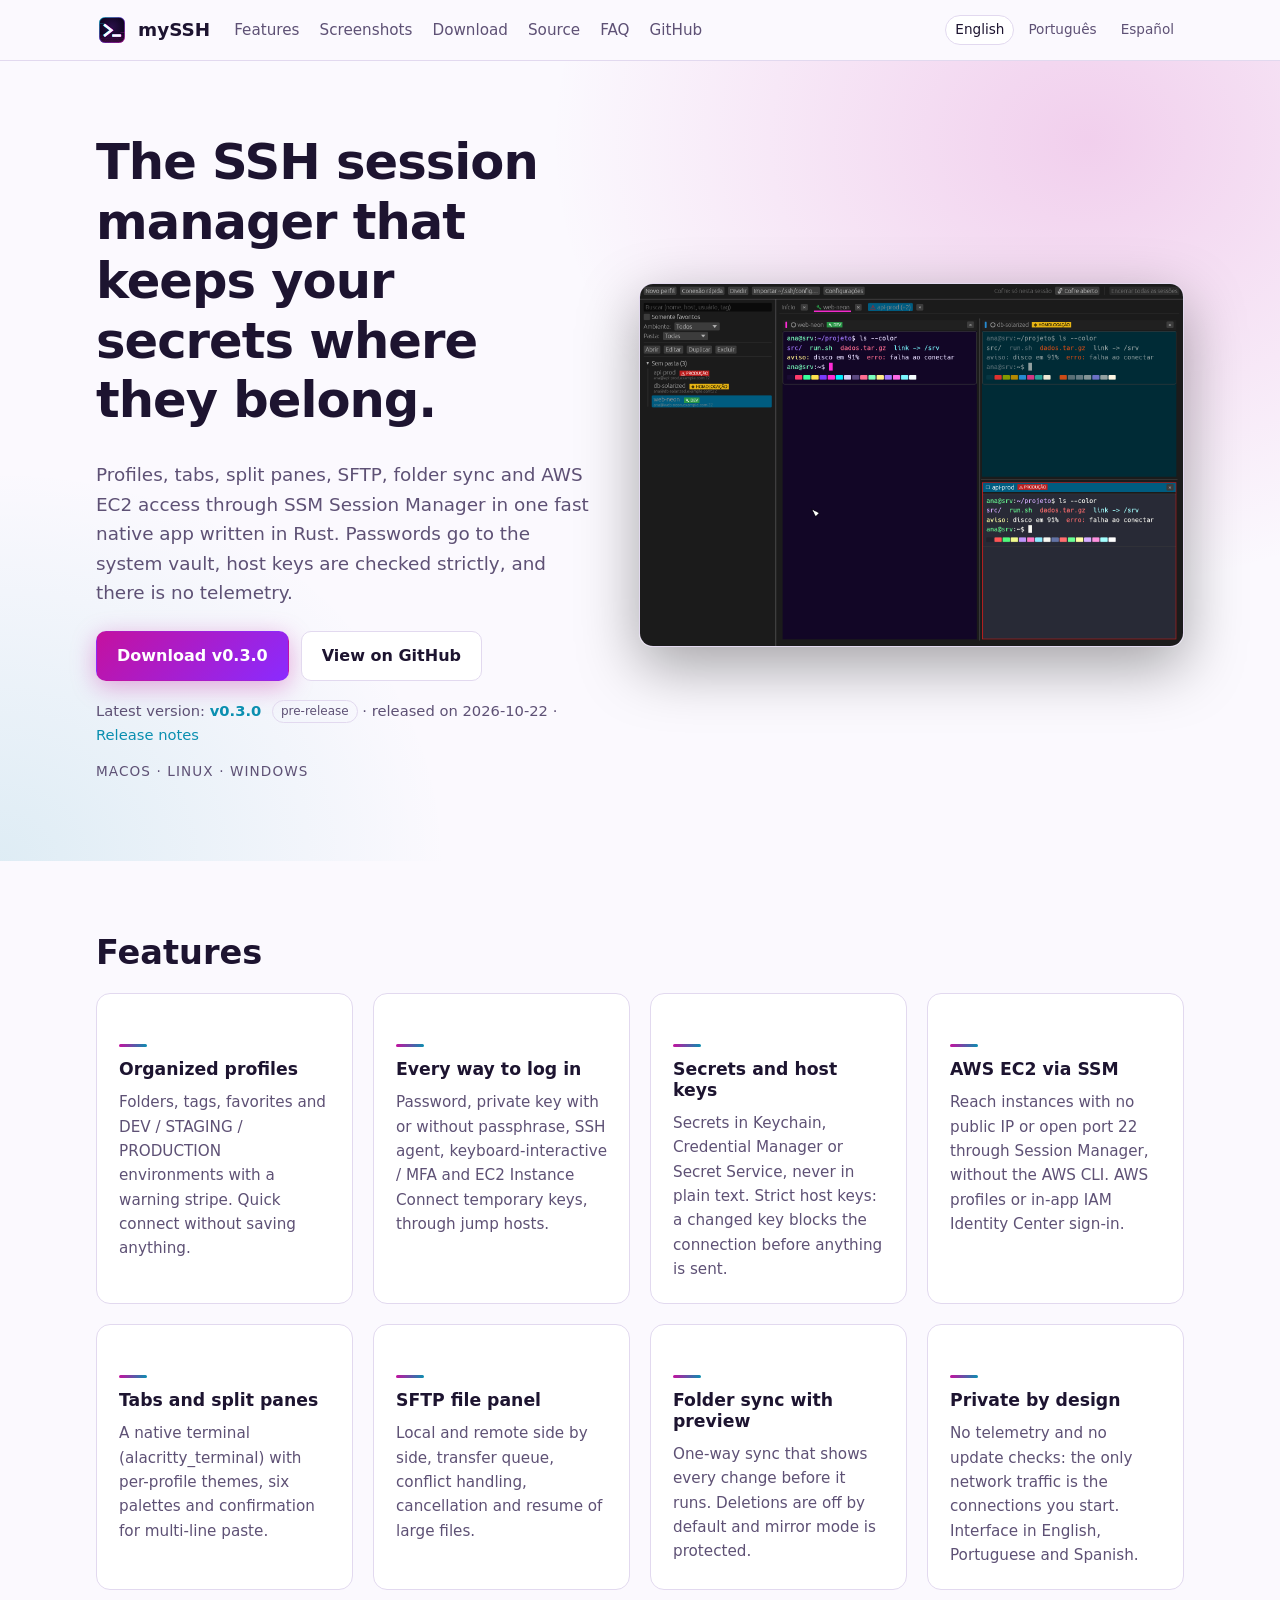
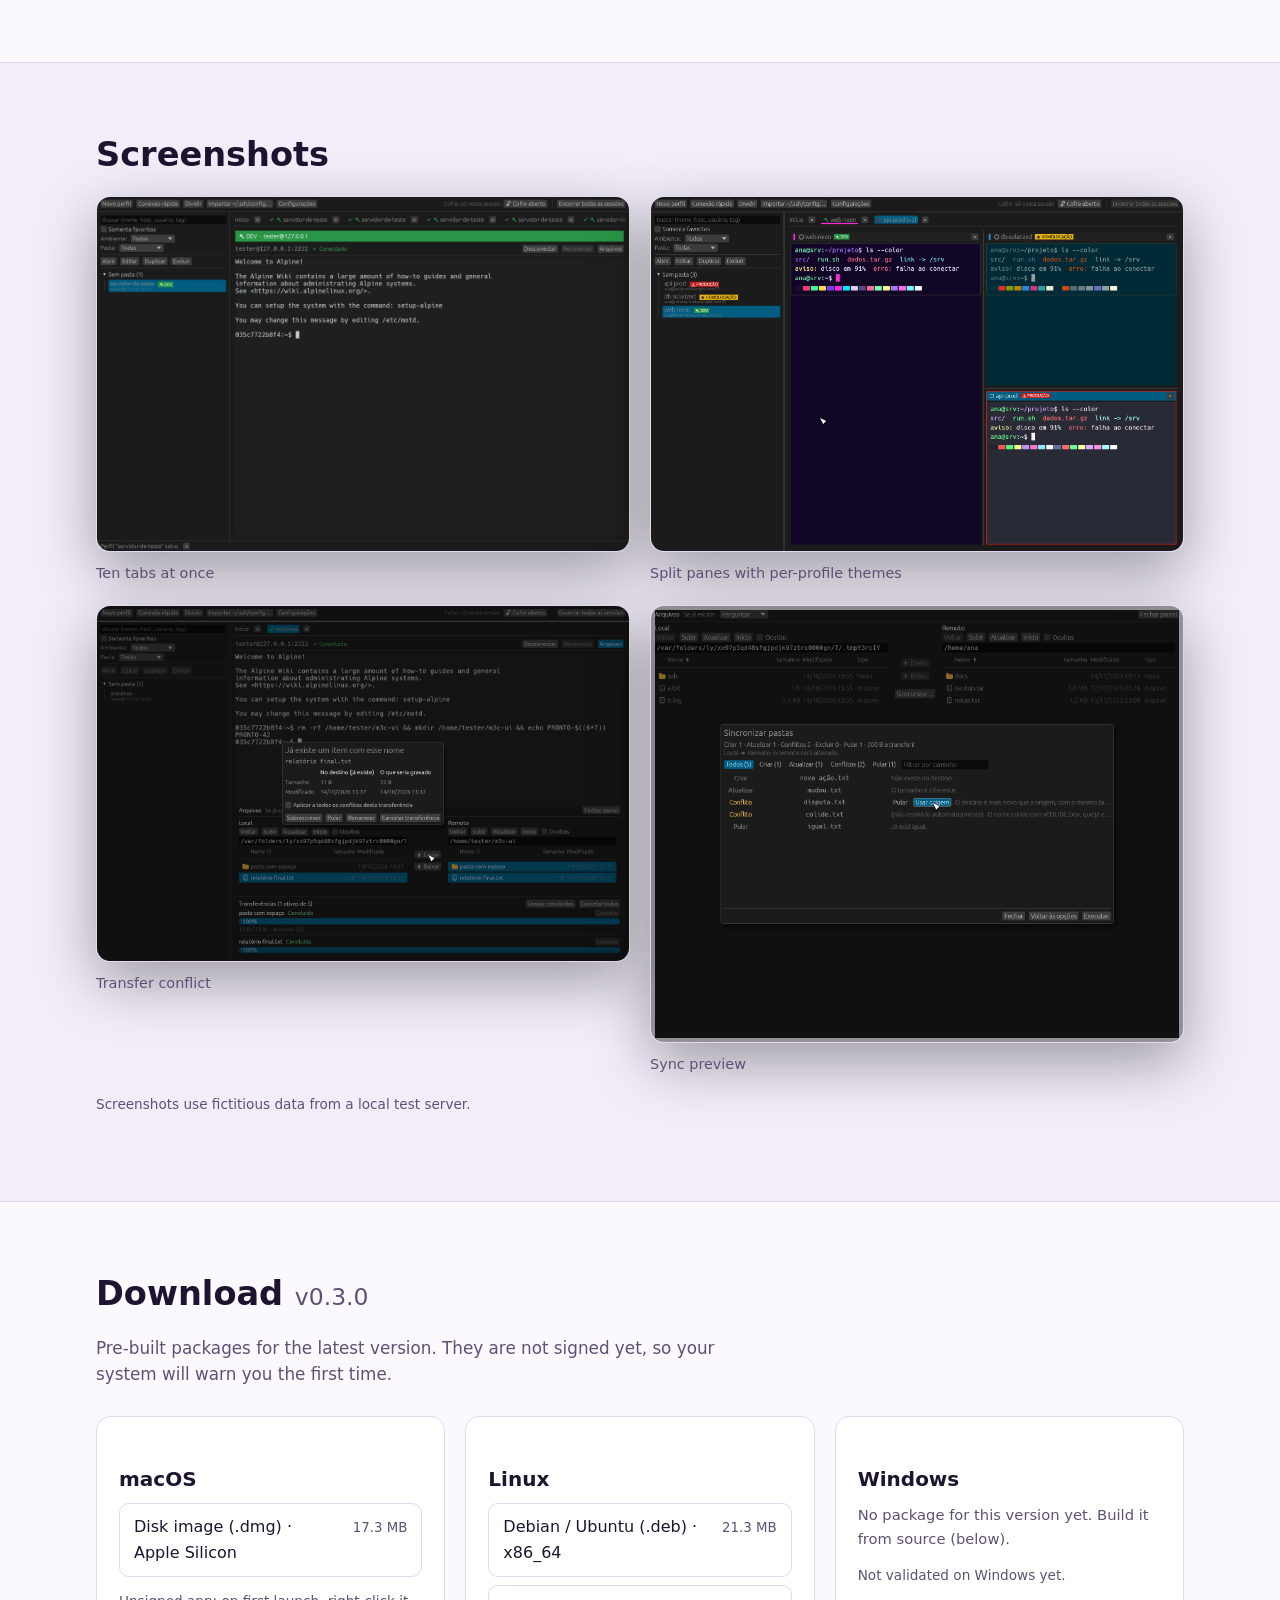
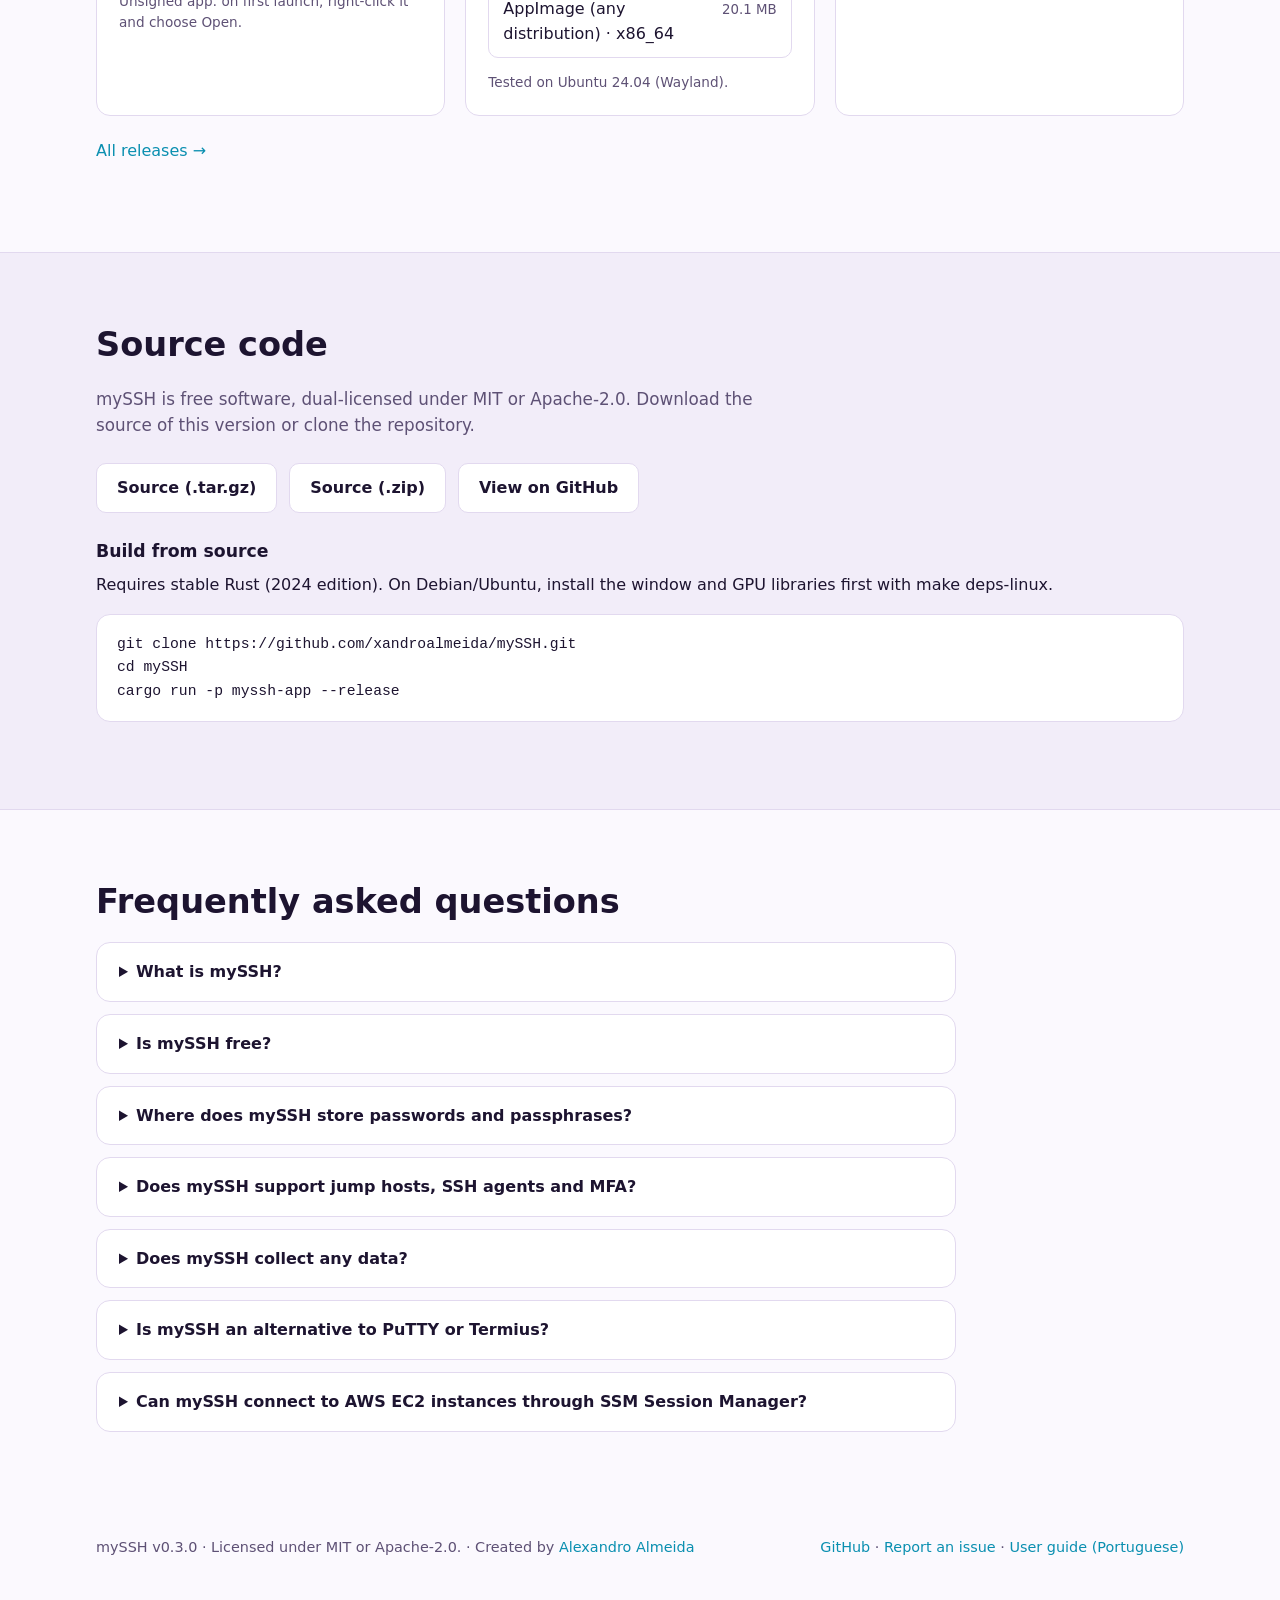
==== commit d019e8ea: "docs(site): página atualizada para v0.3.0 (pacote Linux) Co-Authored-By: Claude Opus 5.5 <noreply@an" ====
--- a/docs/index.html
+++ b/docs/index.html
@@ -55,7 +55,9 @@
       "datePublished": "2026-10-22",
       "releaseNotes": "https://github.com/xandroalmeida/mySSH/releases/tag/v0.3.0",
       "downloadUrl": [
-        "https://github.com/xandroalmeida/mySSH/releases/download/v0.3.0/mySSH_0.3.0_aarch64.dmg"
+        "https://github.com/xandroalmeida/mySSH/releases/download/v0.3.0/mySSH_0.3.0_aarch64.dmg",
+        "https://github.com/xandroalmeida/mySSH/releases/download/v0.3.0/myssh_0.3.0_amd64.deb",
+        "https://github.com/xandroalmeida/mySSH/releases/download/v0.3.0/myssh_0.3.0_x86_64.AppImage"
       ],
       "installUrl": "https://xandroalmeida.github.io/mySSH/#download",
       "screenshot": [
@@ -286,7 +288,10 @@
       </article>
       <article class="dl" id="dl-linux">
         <h3>Linux</h3>
-        <p class="none">No package for this version yet. Build it from source (below).</p>
+        <ul>
+          <li><a href="https://github.com/xandroalmeida/mySSH/releases/download/v0.3.0/myssh_0.3.0_amd64.deb" download>Debian / Ubuntu (.deb) · x86_64 <small>21.3 MB</small></a></li>
+          <li><a href="https://github.com/xandroalmeida/mySSH/releases/download/v0.3.0/myssh_0.3.0_x86_64.AppImage" download>AppImage (any distribution) · x86_64 <small>20.1 MB</small></a></li>
+        </ul>
         <p class="hint">Tested on Ubuntu 24.04 (Wayland).</p>
       </article>
       <article class="dl" id="dl-windows">
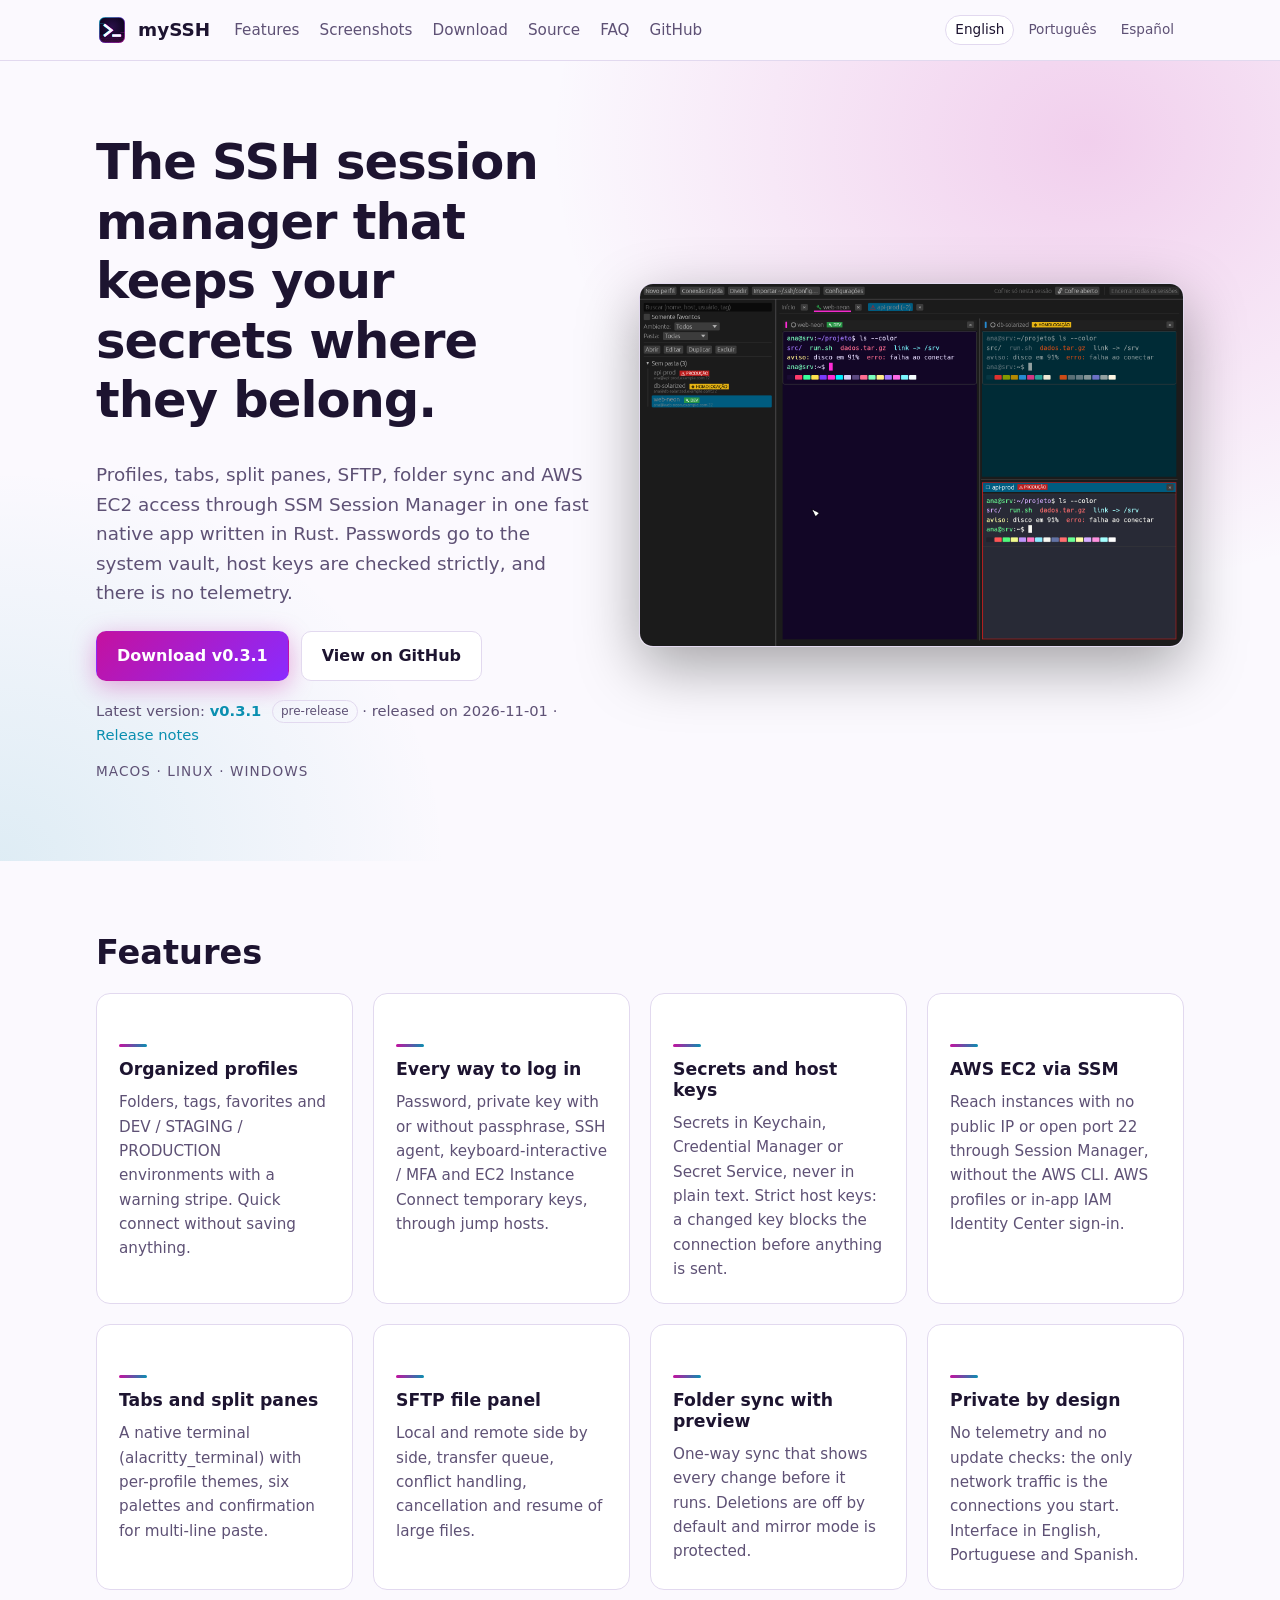
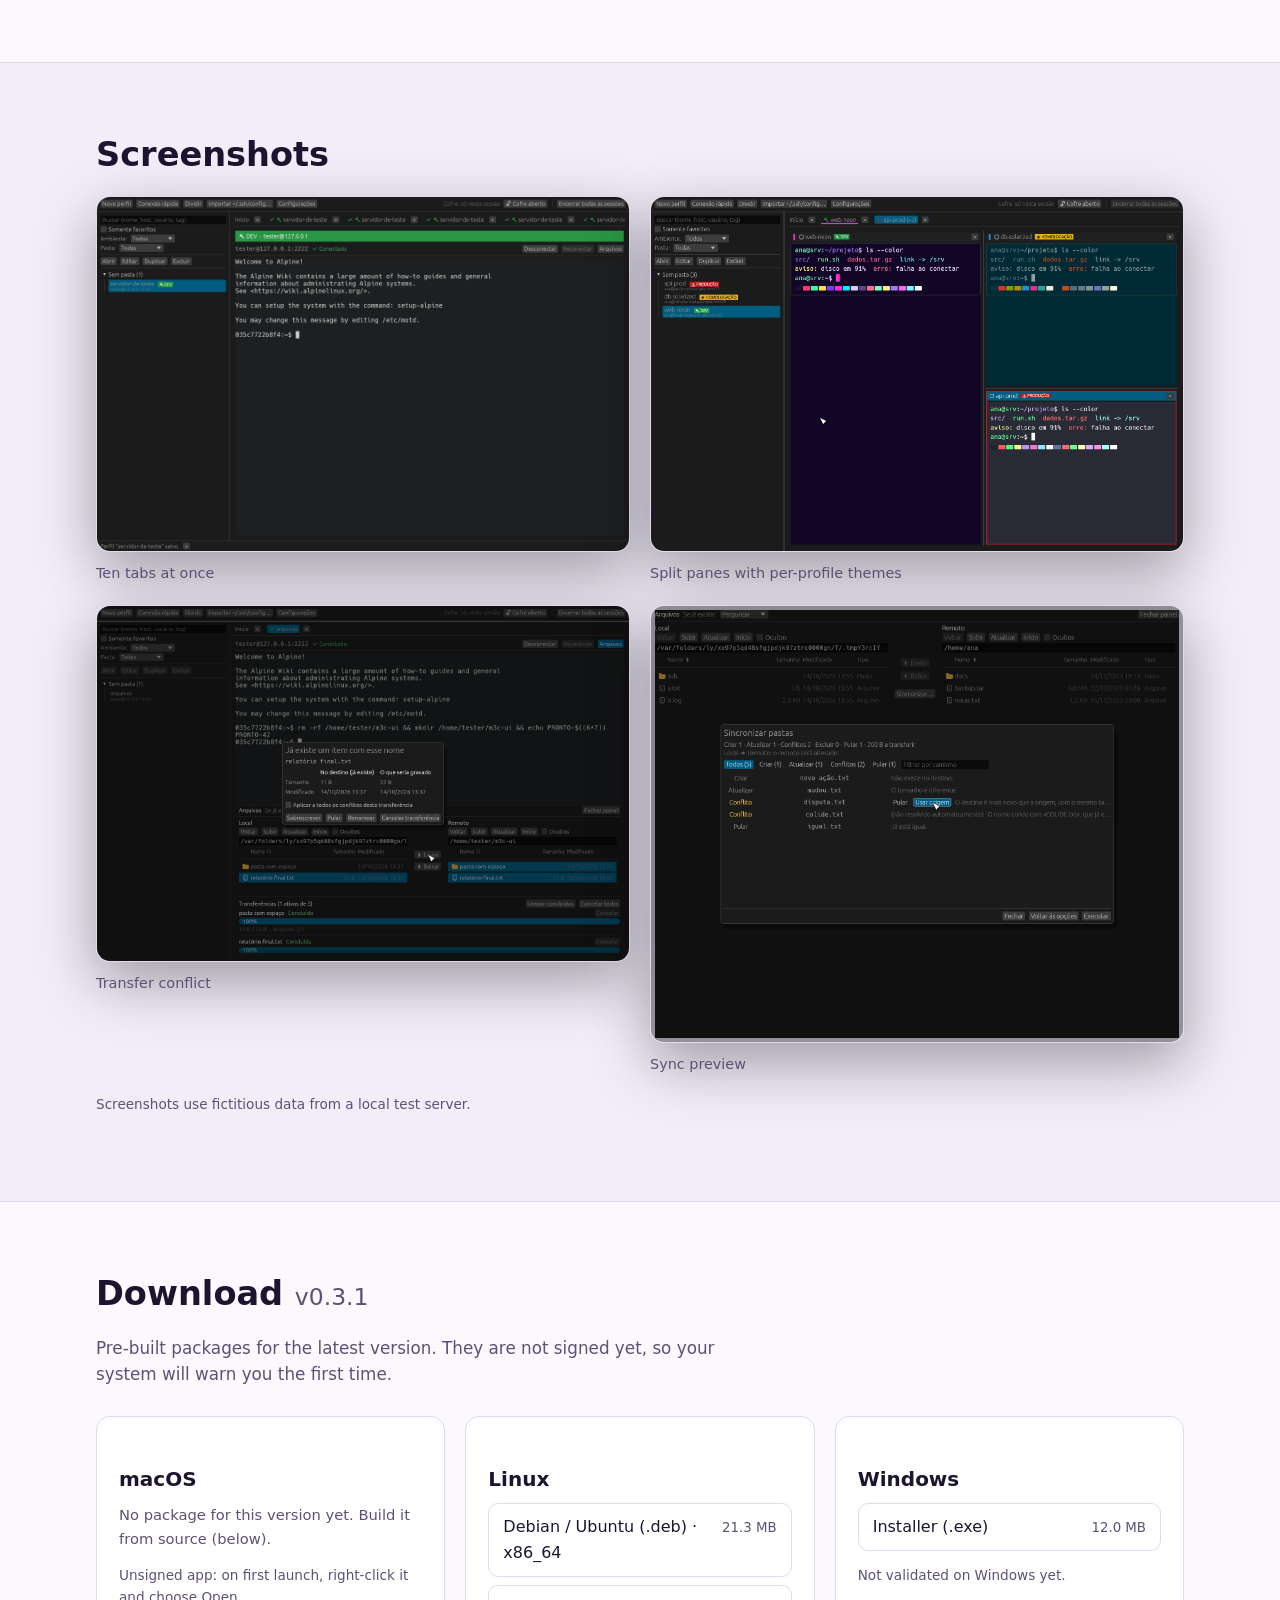
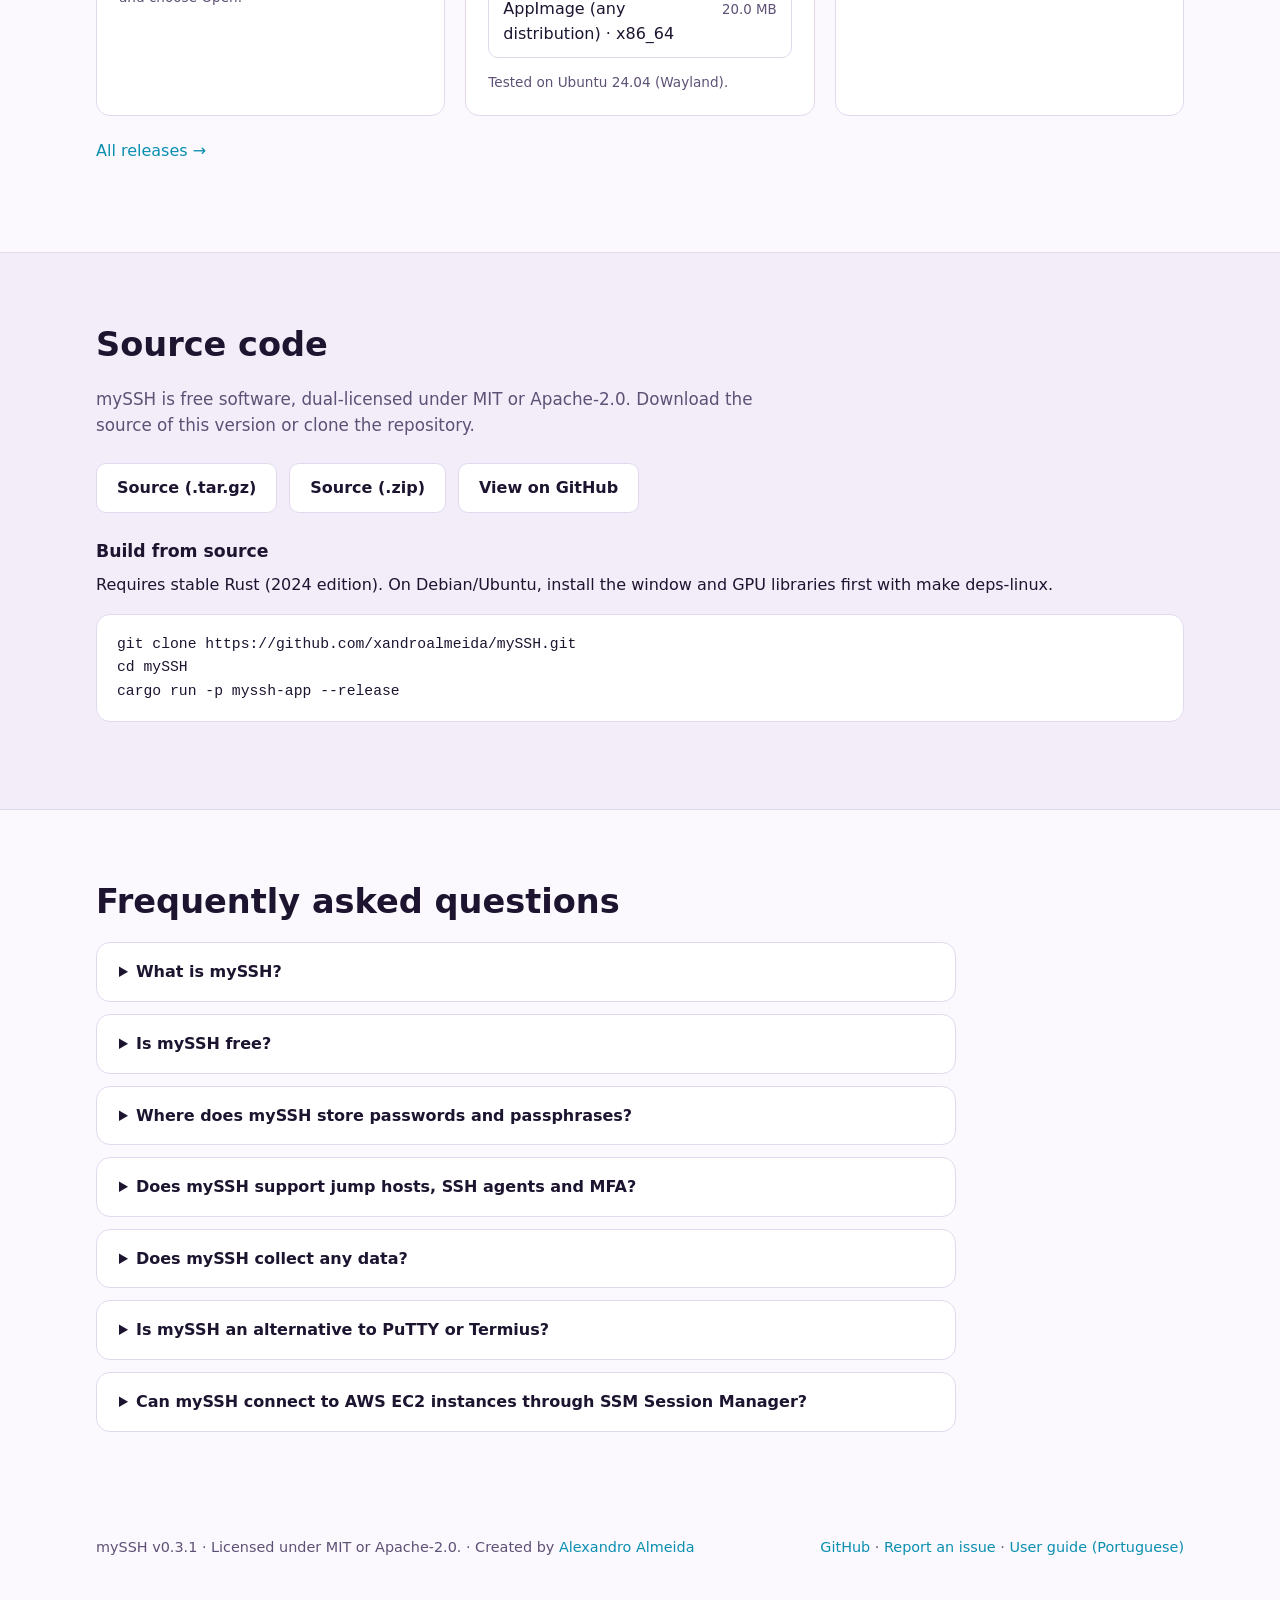
==== commit 6389d45f: "docs(site): página atualizada para v0.3.1 Co-Authored-By: Claude Opus 5.5 <noreply@anthropic.com> Cl" ====
--- a/docs/index.html
+++ b/docs/index.html
@@ -51,13 +51,13 @@
       "applicationCategory": "DeveloperApplication",
       "applicationSubCategory": "SSH client",
       "operatingSystem": "macOS, Linux, Windows",
-      "softwareVersion": "0.3.0",
-      "datePublished": "2026-10-22",
-      "releaseNotes": "https://github.com/xandroalmeida/mySSH/releases/tag/v0.3.0",
+      "softwareVersion": "0.3.1",
+      "datePublished": "2026-11-01",
+      "releaseNotes": "https://github.com/xandroalmeida/mySSH/releases/tag/v0.3.1",
       "downloadUrl": [
-        "https://github.com/xandroalmeida/mySSH/releases/download/v0.3.0/mySSH_0.3.0_aarch64.dmg",
-        "https://github.com/xandroalmeida/mySSH/releases/download/v0.3.0/myssh_0.3.0_amd64.deb",
-        "https://github.com/xandroalmeida/mySSH/releases/download/v0.3.0/myssh_0.3.0_x86_64.AppImage"
+        "https://github.com/xandroalmeida/mySSH/releases/download/v0.3.1/myssh_0.3.1_amd64.deb",
+        "https://github.com/xandroalmeida/mySSH/releases/download/v0.3.1/myssh_0.3.1_x64-setup.exe",
+        "https://github.com/xandroalmeida/mySSH/releases/download/v0.3.1/myssh_0.3.1_x86_64.AppImage"
       ],
       "installUrl": "https://xandroalmeida.github.io/mySSH/#download",
       "screenshot": [
@@ -108,7 +108,7 @@
       "name": "mySSH — open-source SSH client for macOS, Linux and Windows",
       "description": "Free, open-source SSH client for macOS, Linux and Windows, written in Rust: profiles, tabs, split panes, SFTP, folder sync and AWS SSM Session Manager, secrets in the system vault.",
       "inLanguage": "en",
-      "dateModified": "2026-10-22",
+      "dateModified": "2026-11-01",
       "about": {
         "@id": "https://xandroalmeida.github.io/mySSH/#app"
       },
@@ -233,10 +233,10 @@
       <h1>The SSH session manager that keeps your secrets where they belong.</h1>
       <p class="lead">Profiles, tabs, split panes, SFTP, folder sync and AWS EC2 access through SSM Session Manager in one fast native app written in Rust. Passwords go to the system vault, host keys are checked strictly, and there is no telemetry.</p>
       <div class="cta">
-        <a class="btn primary" href="#download">Download v0.3.0</a>
+        <a class="btn primary" href="#download">Download v0.3.1</a>
         <a class="btn" href="https://github.com/xandroalmeida/mySSH">View on GitHub</a>
       </div>
-      <p class="meta">Latest version: <a href="https://github.com/xandroalmeida/mySSH/releases/tag/v0.3.0"><strong>v0.3.0</strong></a> <span class="badge">pre-release</span> · released on <time datetime="2026-10-22">2026-10-22</time> · <a href="https://github.com/xandroalmeida/mySSH/releases/tag/v0.3.0">Release notes</a></p>
+      <p class="meta">Latest version: <a href="https://github.com/xandroalmeida/mySSH/releases/tag/v0.3.1"><strong>v0.3.1</strong></a> <span class="badge">pre-release</span> · released on <time datetime="2026-11-01">2026-11-01</time> · <a href="https://github.com/xandroalmeida/mySSH/releases/tag/v0.3.1">Release notes</a></p>
       <p class="platforms">macOS · Linux · Windows</p>
     </div>
     <figure class="hero-shot">
@@ -276,27 +276,27 @@
 
 <section id="download" class="section">
   <div class="wrap">
-    <h2>Download <span class="ver">v0.3.0</span></h2>
+    <h2>Download <span class="ver">v0.3.1</span></h2>
     <p class="lead small">Pre-built packages for the latest version. They are not signed yet, so your system will warn you the first time.</p>
     <div class="grid downloads">
       <article class="dl" id="dl-mac">
         <h3>macOS</h3>
-        <ul>
-          <li><a href="https://github.com/xandroalmeida/mySSH/releases/download/v0.3.0/mySSH_0.3.0_aarch64.dmg" download>Disk image (.dmg) · Apple Silicon <small>17.3 MB</small></a></li>
-        </ul>
+        <p class="none">No package for this version yet. Build it from source (below).</p>
         <p class="hint">Unsigned app: on first launch, right-click it and choose Open.</p>
       </article>
       <article class="dl" id="dl-linux">
         <h3>Linux</h3>
         <ul>
-          <li><a href="https://github.com/xandroalmeida/mySSH/releases/download/v0.3.0/myssh_0.3.0_amd64.deb" download>Debian / Ubuntu (.deb) · x86_64 <small>21.3 MB</small></a></li>
-          <li><a href="https://github.com/xandroalmeida/mySSH/releases/download/v0.3.0/myssh_0.3.0_x86_64.AppImage" download>AppImage (any distribution) · x86_64 <small>20.1 MB</small></a></li>
+          <li><a href="https://github.com/xandroalmeida/mySSH/releases/download/v0.3.1/myssh_0.3.1_amd64.deb" download>Debian / Ubuntu (.deb) · x86_64 <small>21.3 MB</small></a></li>
+          <li><a href="https://github.com/xandroalmeida/mySSH/releases/download/v0.3.1/myssh_0.3.1_x86_64.AppImage" download>AppImage (any distribution) · x86_64 <small>20.0 MB</small></a></li>
         </ul>
         <p class="hint">Tested on Ubuntu 24.04 (Wayland).</p>
       </article>
       <article class="dl" id="dl-windows">
         <h3>Windows</h3>
-        <p class="none">No package for this version yet. Build it from source (below).</p>
+        <ul>
+          <li><a href="https://github.com/xandroalmeida/mySSH/releases/download/v0.3.1/myssh_0.3.1_x64-setup.exe" download>Installer (.exe) <small>12.0 MB</small></a></li>
+        </ul>
         <p class="hint">Not validated on Windows yet.</p>
       </article>
     </div>
@@ -309,8 +309,8 @@
     <h2>Source code</h2>
     <p class="lead small">mySSH is free software, dual-licensed under MIT or Apache-2.0. Download the source of this version or clone the repository.</p>
     <div class="cta">
-      <a class="btn" href="https://github.com/xandroalmeida/mySSH/archive/refs/tags/v0.3.0.tar.gz">Source (.tar.gz)</a>
-      <a class="btn" href="https://github.com/xandroalmeida/mySSH/archive/refs/tags/v0.3.0.zip">Source (.zip)</a>
+      <a class="btn" href="https://github.com/xandroalmeida/mySSH/archive/refs/tags/v0.3.1.tar.gz">Source (.tar.gz)</a>
+      <a class="btn" href="https://github.com/xandroalmeida/mySSH/archive/refs/tags/v0.3.1.zip">Source (.zip)</a>
       <a class="btn" href="https://github.com/xandroalmeida/mySSH">View on GitHub</a>
     </div>
     <h3>Build from source</h3>
@@ -338,7 +338,7 @@
 
 <footer class="foot">
   <div class="wrap foot-in">
-    <p>mySSH v0.3.0 · Licensed under MIT or Apache-2.0. · Created by <a href="https://github.com/xandroalmeida" rel="author">Alexandro Almeida</a></p>
+    <p>mySSH v0.3.1 · Licensed under MIT or Apache-2.0. · Created by <a href="https://github.com/xandroalmeida" rel="author">Alexandro Almeida</a></p>
     <p><a href="https://github.com/xandroalmeida/mySSH">GitHub</a> · <a href="https://github.com/xandroalmeida/mySSH/issues">Report an issue</a> · <a href="https://github.com/xandroalmeida/mySSH/blob/main/docs/USO.md">User guide (Portuguese)</a></p>
   </div>
 </footer>
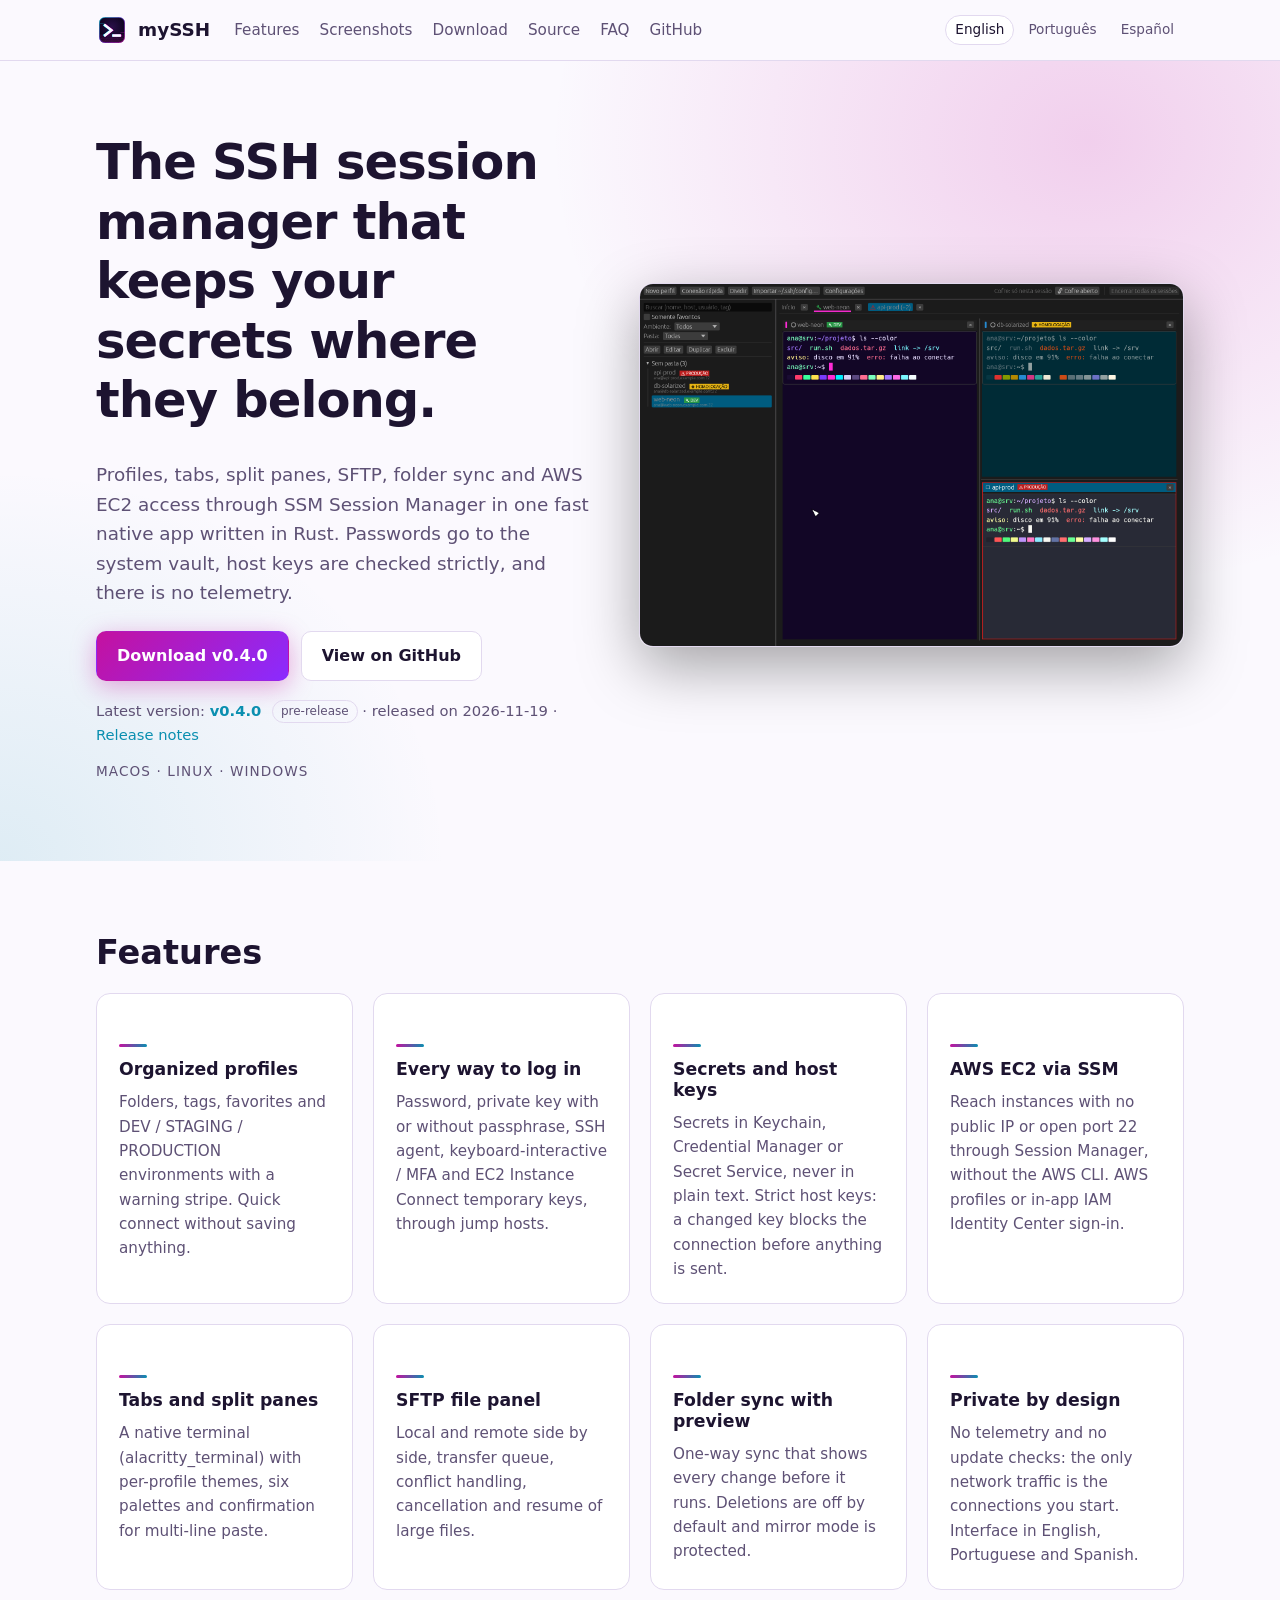
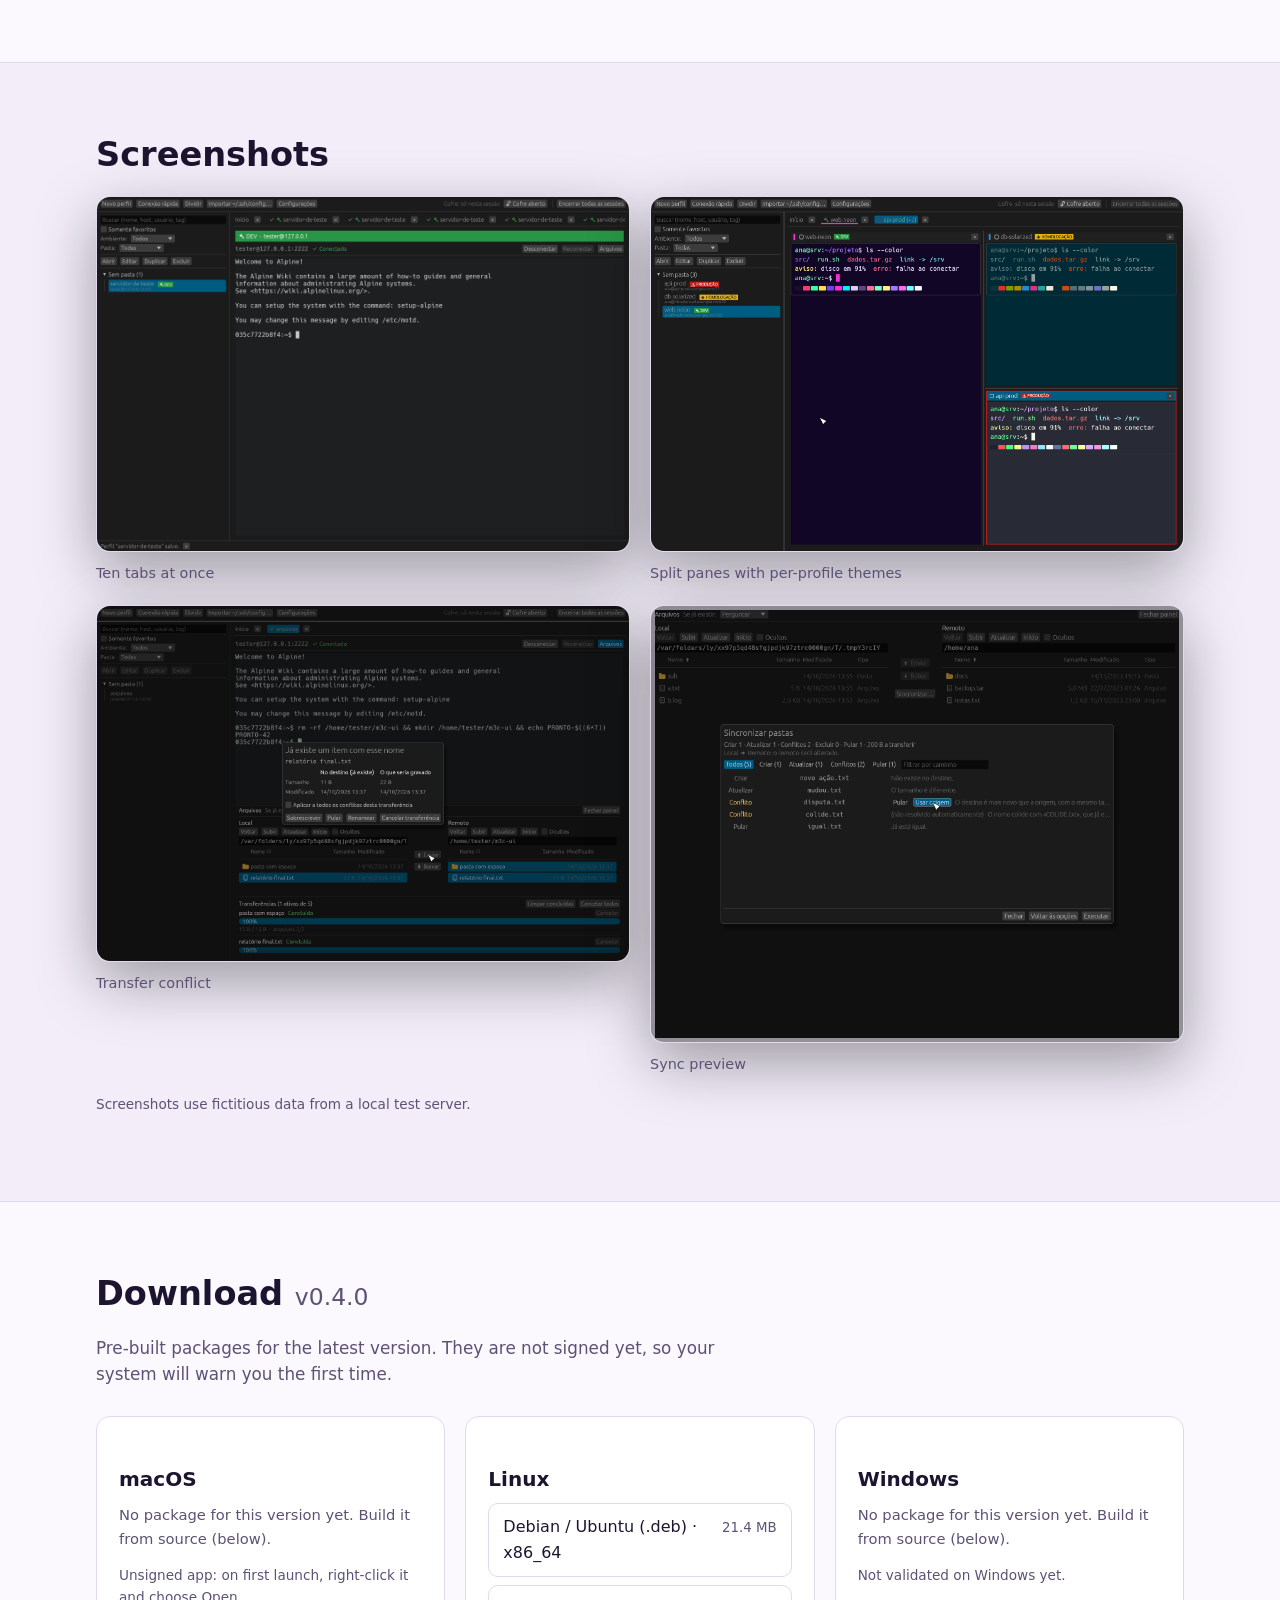
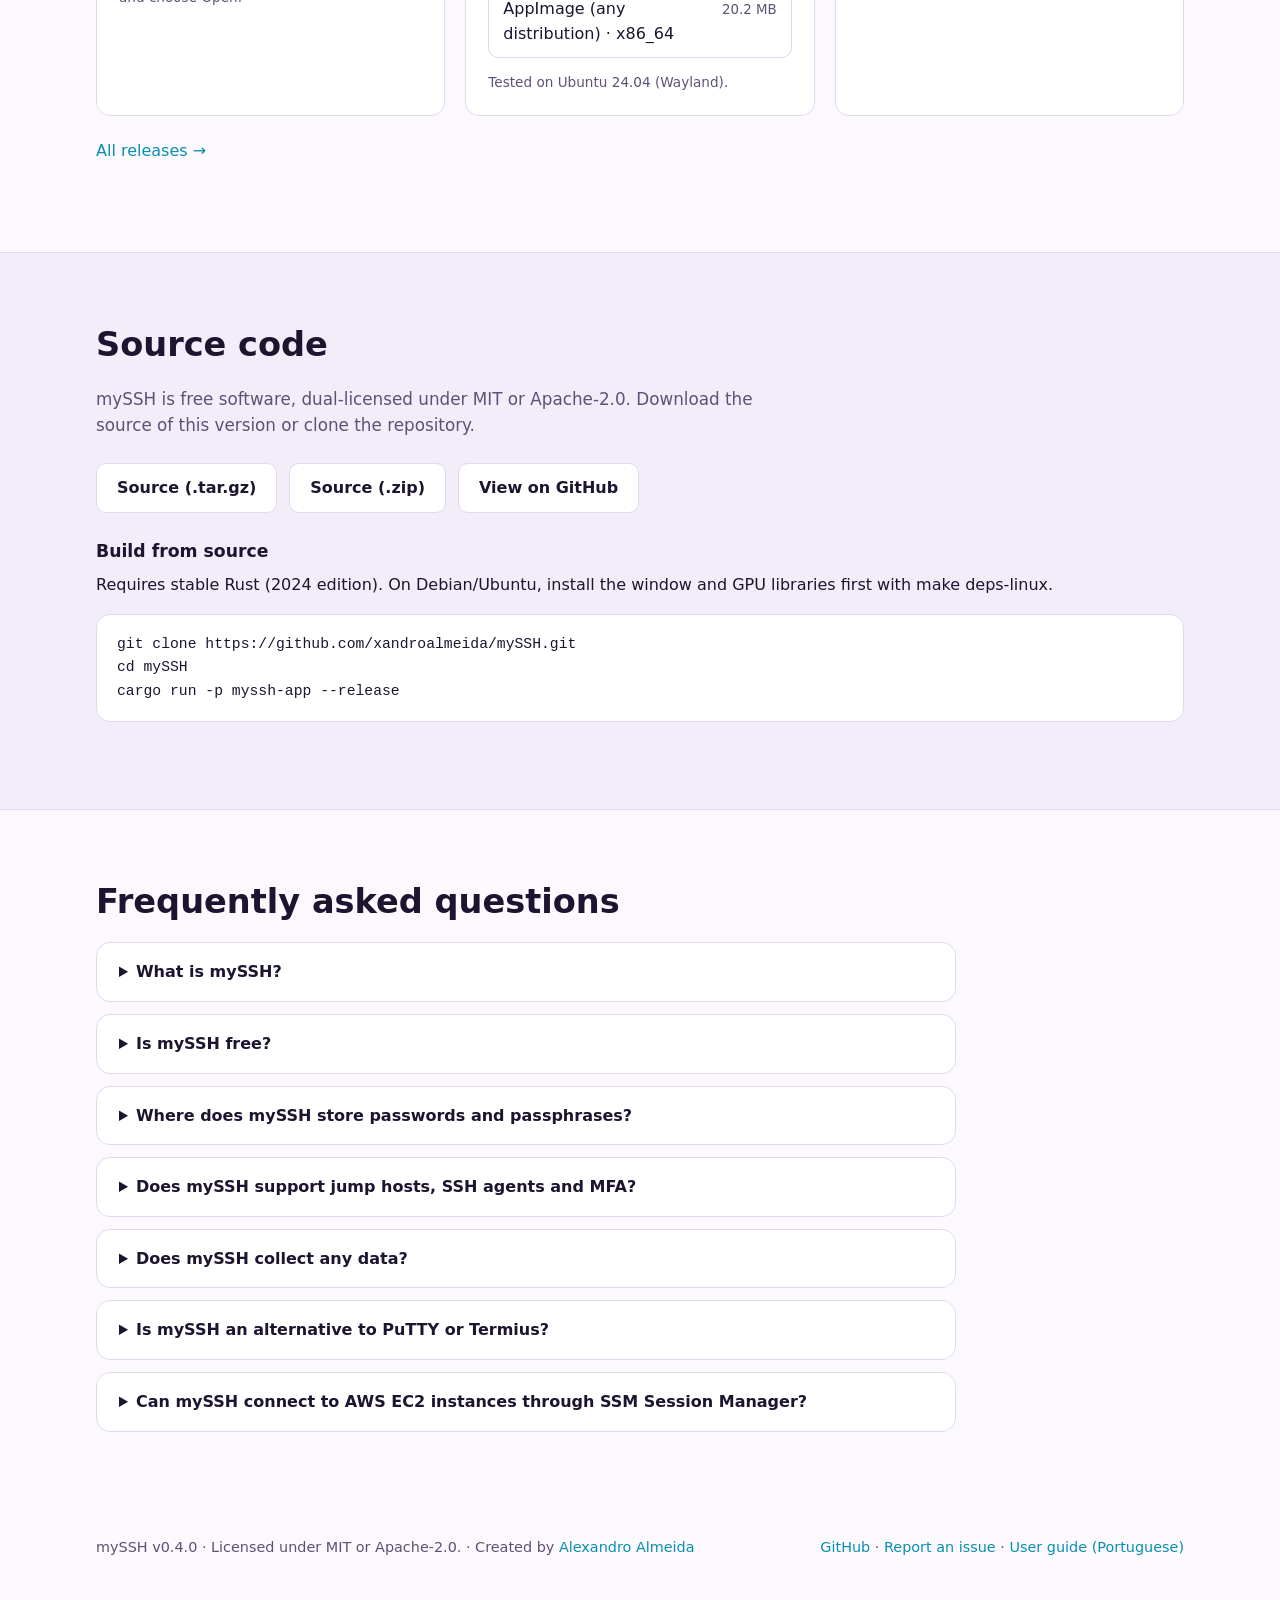
==== commit 9bddd5b2: "docs(site): página atualizada para v0.4.0 Co-Authored-By: Claude Opus 5.5 <noreply@anthropic.com>" ====
--- a/docs/index.html
+++ b/docs/index.html
@@ -51,13 +51,12 @@
       "applicationCategory": "DeveloperApplication",
       "applicationSubCategory": "SSH client",
       "operatingSystem": "macOS, Linux, Windows",
-      "softwareVersion": "0.3.1",
-      "datePublished": "2026-11-01",
-      "releaseNotes": "https://github.com/xandroalmeida/mySSH/releases/tag/v0.3.1",
+      "softwareVersion": "0.4.0",
+      "datePublished": "2026-11-19",
+      "releaseNotes": "https://github.com/xandroalmeida/mySSH/releases/tag/v0.4.0",
       "downloadUrl": [
-        "https://github.com/xandroalmeida/mySSH/releases/download/v0.3.1/myssh_0.3.1_amd64.deb",
-        "https://github.com/xandroalmeida/mySSH/releases/download/v0.3.1/myssh_0.3.1_x64-setup.exe",
-        "https://github.com/xandroalmeida/mySSH/releases/download/v0.3.1/myssh_0.3.1_x86_64.AppImage"
+        "https://github.com/xandroalmeida/mySSH/releases/download/v0.4.0/myssh_0.4.0_amd64.deb",
+        "https://github.com/xandroalmeida/mySSH/releases/download/v0.4.0/myssh_0.4.0_x86_64.AppImage"
       ],
       "installUrl": "https://xandroalmeida.github.io/mySSH/#download",
       "screenshot": [
@@ -108,7 +107,7 @@
       "name": "mySSH — open-source SSH client for macOS, Linux and Windows",
       "description": "Free, open-source SSH client for macOS, Linux and Windows, written in Rust: profiles, tabs, split panes, SFTP, folder sync and AWS SSM Session Manager, secrets in the system vault.",
       "inLanguage": "en",
-      "dateModified": "2026-11-01",
+      "dateModified": "2026-11-19",
       "about": {
         "@id": "https://xandroalmeida.github.io/mySSH/#app"
       },
@@ -233,10 +232,10 @@
       <h1>The SSH session manager that keeps your secrets where they belong.</h1>
       <p class="lead">Profiles, tabs, split panes, SFTP, folder sync and AWS EC2 access through SSM Session Manager in one fast native app written in Rust. Passwords go to the system vault, host keys are checked strictly, and there is no telemetry.</p>
       <div class="cta">
-        <a class="btn primary" href="#download">Download v0.3.1</a>
+        <a class="btn primary" href="#download">Download v0.4.0</a>
         <a class="btn" href="https://github.com/xandroalmeida/mySSH">View on GitHub</a>
       </div>
-      <p class="meta">Latest version: <a href="https://github.com/xandroalmeida/mySSH/releases/tag/v0.3.1"><strong>v0.3.1</strong></a> <span class="badge">pre-release</span> · released on <time datetime="2026-11-01">2026-11-01</time> · <a href="https://github.com/xandroalmeida/mySSH/releases/tag/v0.3.1">Release notes</a></p>
+      <p class="meta">Latest version: <a href="https://github.com/xandroalmeida/mySSH/releases/tag/v0.4.0"><strong>v0.4.0</strong></a> <span class="badge">pre-release</span> · released on <time datetime="2026-11-19">2026-11-19</time> · <a href="https://github.com/xandroalmeida/mySSH/releases/tag/v0.4.0">Release notes</a></p>
       <p class="platforms">macOS · Linux · Windows</p>
     </div>
     <figure class="hero-shot">
@@ -276,7 +275,7 @@
 
 <section id="download" class="section">
   <div class="wrap">
-    <h2>Download <span class="ver">v0.3.1</span></h2>
+    <h2>Download <span class="ver">v0.4.0</span></h2>
     <p class="lead small">Pre-built packages for the latest version. They are not signed yet, so your system will warn you the first time.</p>
     <div class="grid downloads">
       <article class="dl" id="dl-mac">
@@ -287,16 +286,14 @@
       <article class="dl" id="dl-linux">
         <h3>Linux</h3>
         <ul>
-          <li><a href="https://github.com/xandroalmeida/mySSH/releases/download/v0.3.1/myssh_0.3.1_amd64.deb" download>Debian / Ubuntu (.deb) · x86_64 <small>21.3 MB</small></a></li>
-          <li><a href="https://github.com/xandroalmeida/mySSH/releases/download/v0.3.1/myssh_0.3.1_x86_64.AppImage" download>AppImage (any distribution) · x86_64 <small>20.0 MB</small></a></li>
+          <li><a href="https://github.com/xandroalmeida/mySSH/releases/download/v0.4.0/myssh_0.4.0_amd64.deb" download>Debian / Ubuntu (.deb) · x86_64 <small>21.4 MB</small></a></li>
+          <li><a href="https://github.com/xandroalmeida/mySSH/releases/download/v0.4.0/myssh_0.4.0_x86_64.AppImage" download>AppImage (any distribution) · x86_64 <small>20.2 MB</small></a></li>
         </ul>
         <p class="hint">Tested on Ubuntu 24.04 (Wayland).</p>
       </article>
       <article class="dl" id="dl-windows">
         <h3>Windows</h3>
-        <ul>
-          <li><a href="https://github.com/xandroalmeida/mySSH/releases/download/v0.3.1/myssh_0.3.1_x64-setup.exe" download>Installer (.exe) <small>12.0 MB</small></a></li>
-        </ul>
+        <p class="none">No package for this version yet. Build it from source (below).</p>
         <p class="hint">Not validated on Windows yet.</p>
       </article>
     </div>
@@ -309,8 +306,8 @@
     <h2>Source code</h2>
     <p class="lead small">mySSH is free software, dual-licensed under MIT or Apache-2.0. Download the source of this version or clone the repository.</p>
     <div class="cta">
-      <a class="btn" href="https://github.com/xandroalmeida/mySSH/archive/refs/tags/v0.3.1.tar.gz">Source (.tar.gz)</a>
-      <a class="btn" href="https://github.com/xandroalmeida/mySSH/archive/refs/tags/v0.3.1.zip">Source (.zip)</a>
+      <a class="btn" href="https://github.com/xandroalmeida/mySSH/archive/refs/tags/v0.4.0.tar.gz">Source (.tar.gz)</a>
+      <a class="btn" href="https://github.com/xandroalmeida/mySSH/archive/refs/tags/v0.4.0.zip">Source (.zip)</a>
       <a class="btn" href="https://github.com/xandroalmeida/mySSH">View on GitHub</a>
     </div>
     <h3>Build from source</h3>
@@ -338,7 +335,7 @@
 
 <footer class="foot">
   <div class="wrap foot-in">
-    <p>mySSH v0.3.1 · Licensed under MIT or Apache-2.0. · Created by <a href="https://github.com/xandroalmeida" rel="author">Alexandro Almeida</a></p>
+    <p>mySSH v0.4.0 · Licensed under MIT or Apache-2.0. · Created by <a href="https://github.com/xandroalmeida" rel="author">Alexandro Almeida</a></p>
     <p><a href="https://github.com/xandroalmeida/mySSH">GitHub</a> · <a href="https://github.com/xandroalmeida/mySSH/issues">Report an issue</a> · <a href="https://github.com/xandroalmeida/mySSH/blob/main/docs/USO.md">User guide (Portuguese)</a></p>
   </div>
 </footer>
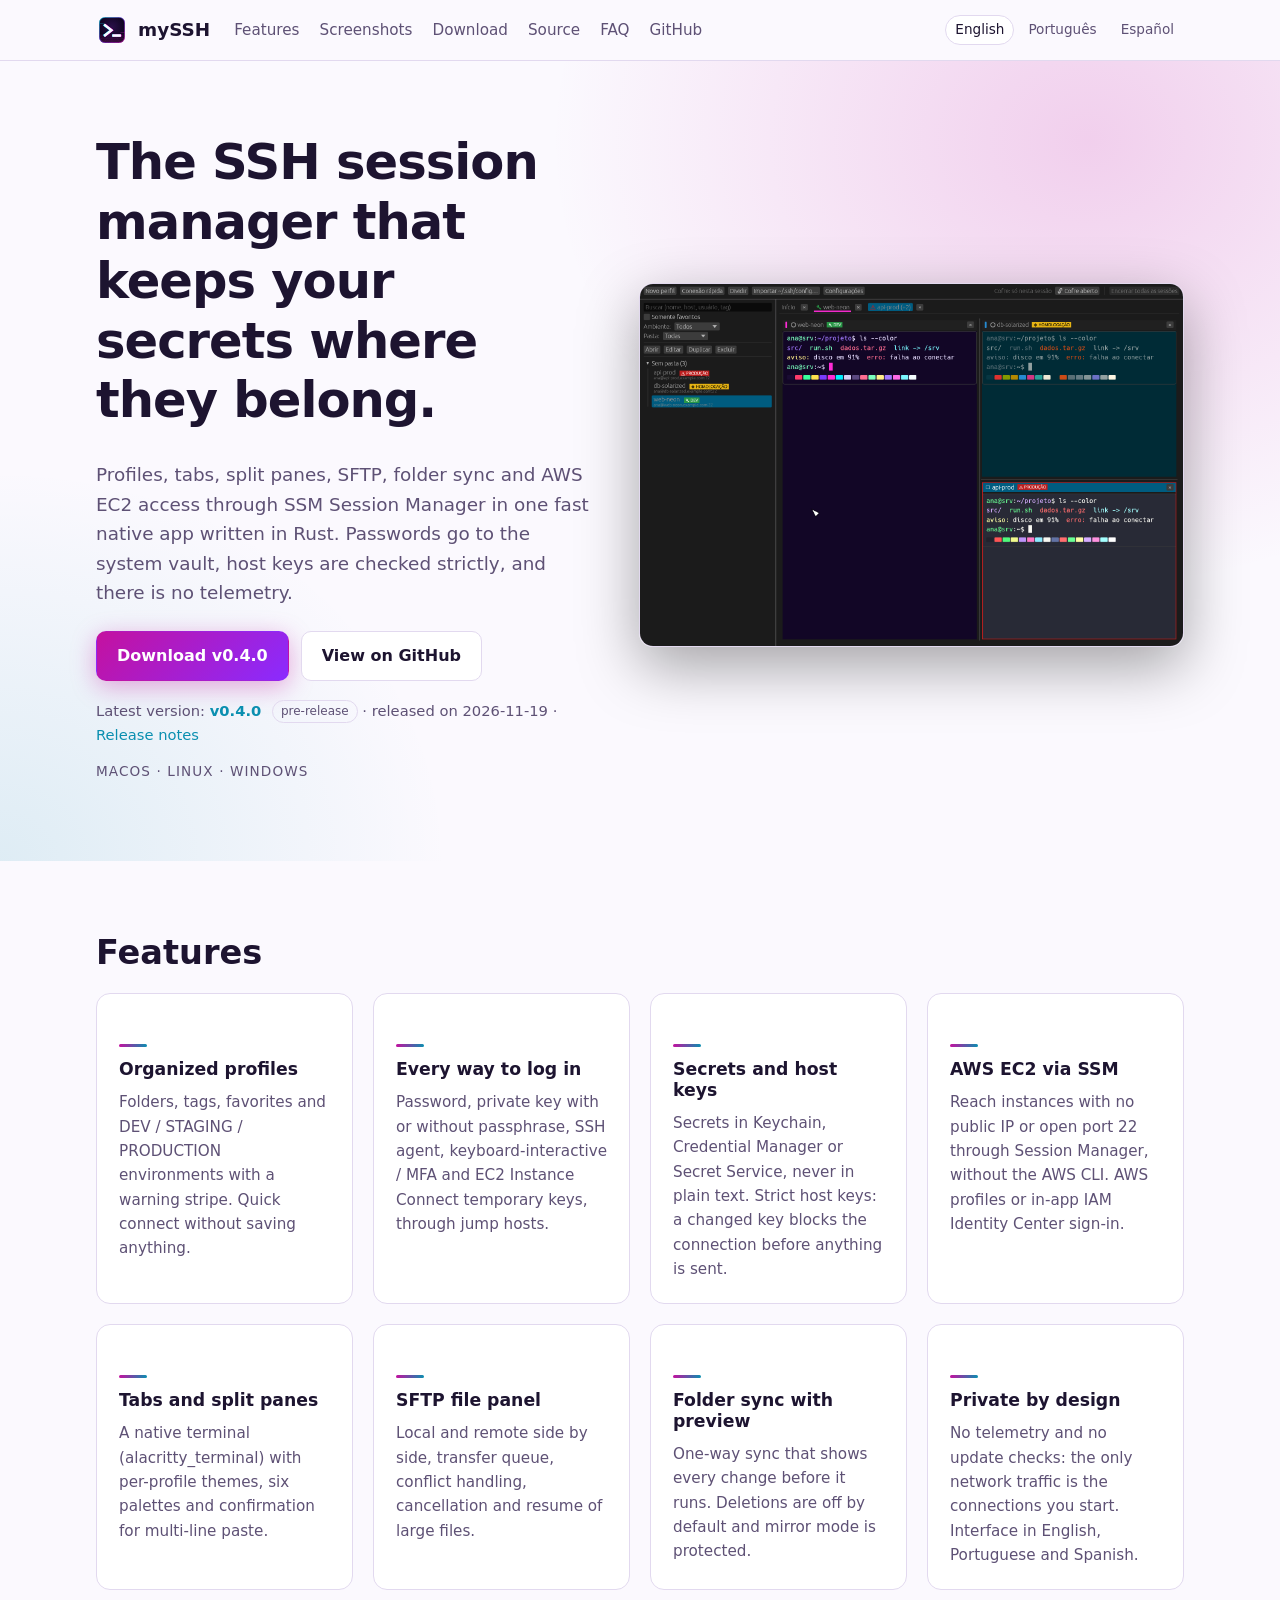
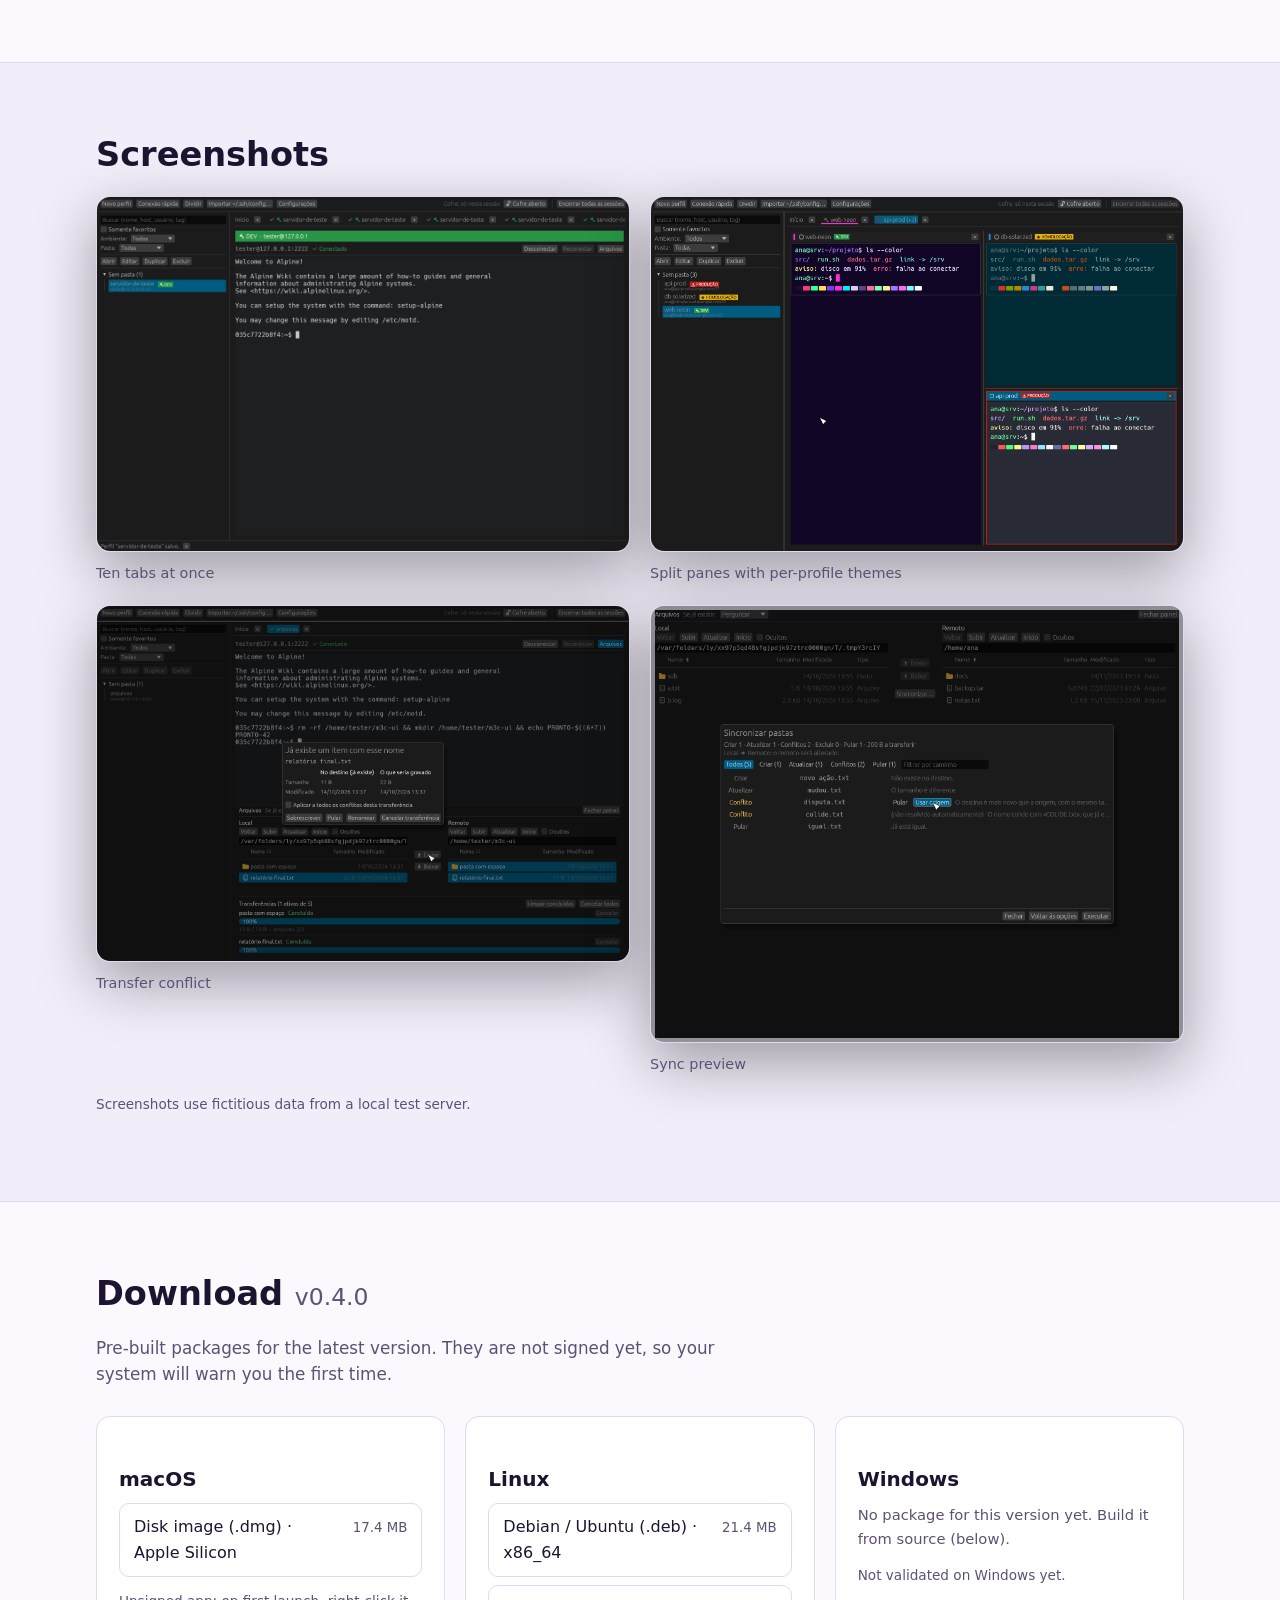
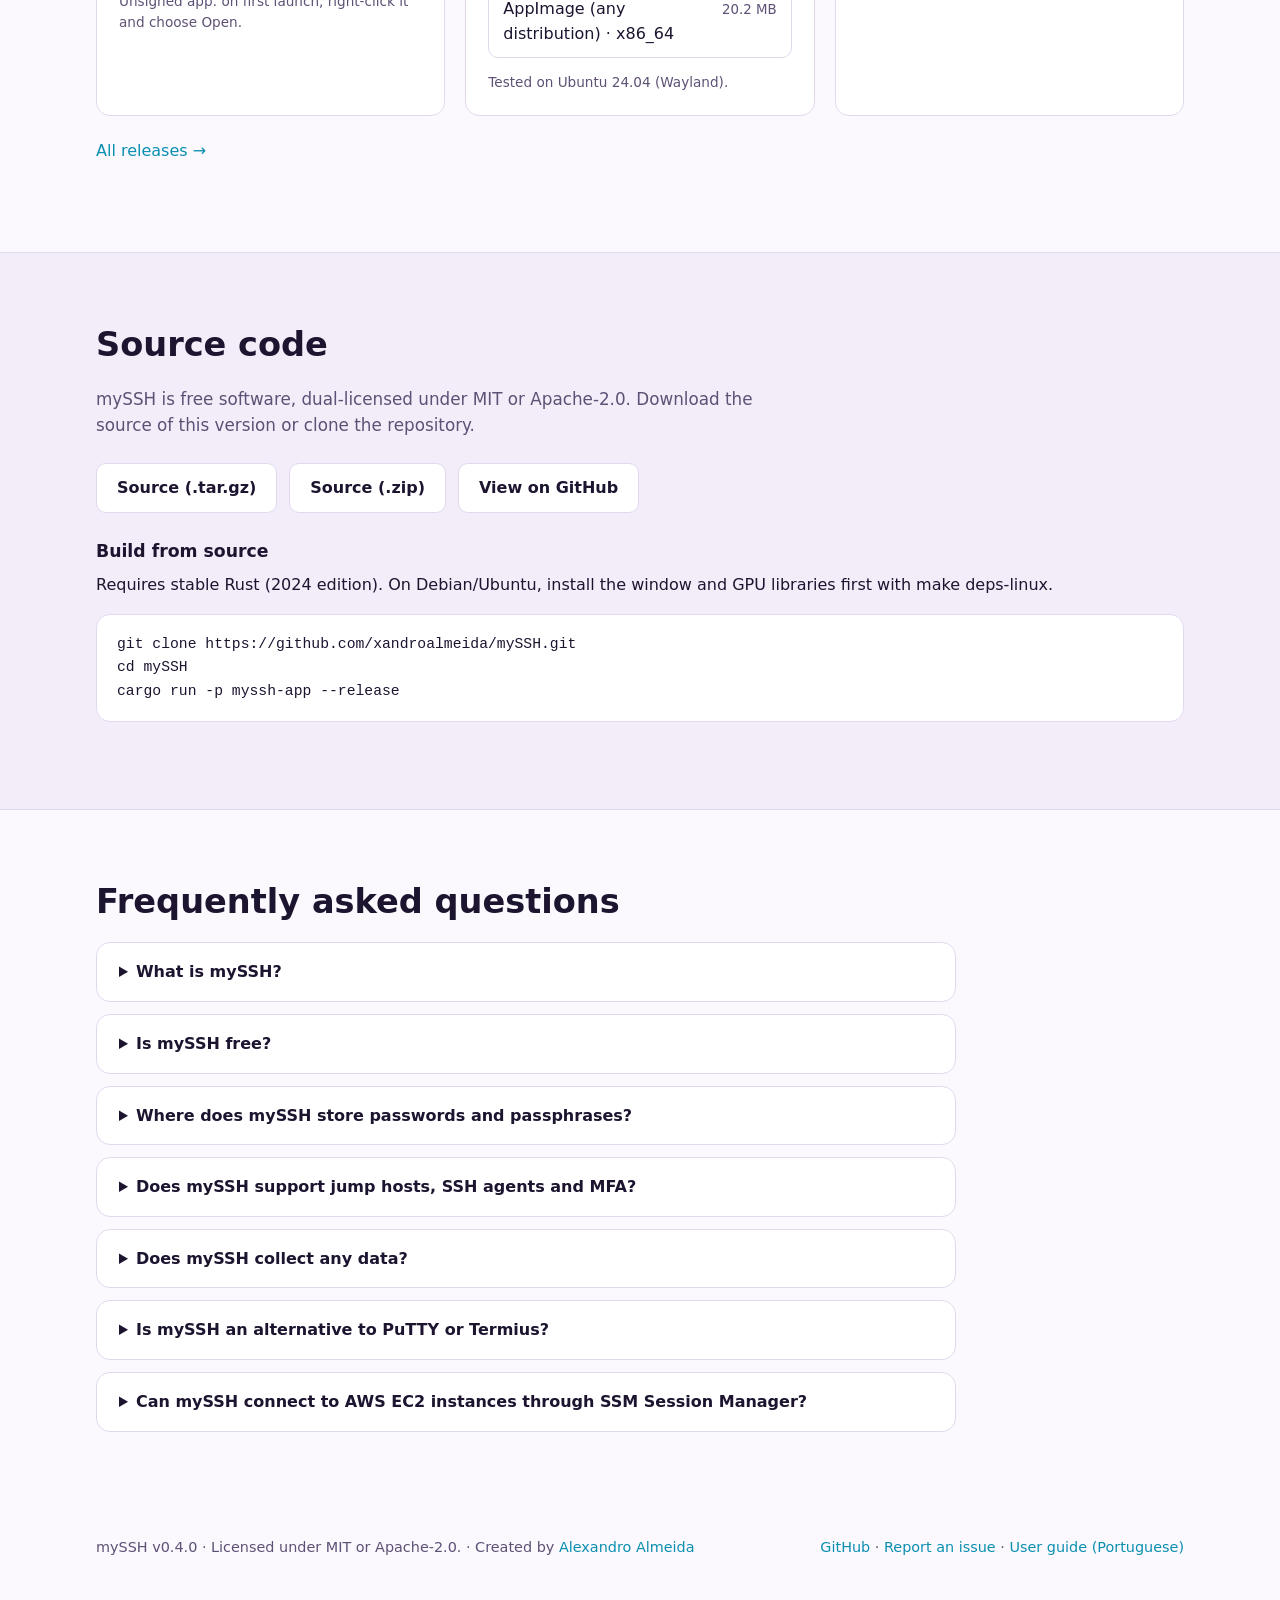
==== commit f41f3b1a: "docs(site): página atualizada para v0.4.0 (pacote macOS) Co-Authored-By: Claude Opus 5.5 <noreply@an" ====
--- a/docs/index.html
+++ b/docs/index.html
@@ -55,6 +55,7 @@
       "datePublished": "2026-11-19",
       "releaseNotes": "https://github.com/xandroalmeida/mySSH/releases/tag/v0.4.0",
       "downloadUrl": [
+        "https://github.com/xandroalmeida/mySSH/releases/download/v0.4.0/mySSH_0.4.0_aarch64.dmg",
         "https://github.com/xandroalmeida/mySSH/releases/download/v0.4.0/myssh_0.4.0_amd64.deb",
         "https://github.com/xandroalmeida/mySSH/releases/download/v0.4.0/myssh_0.4.0_x86_64.AppImage"
       ],
@@ -280,7 +281,9 @@
     <div class="grid downloads">
       <article class="dl" id="dl-mac">
         <h3>macOS</h3>
-        <p class="none">No package for this version yet. Build it from source (below).</p>
+        <ul>
+          <li><a href="https://github.com/xandroalmeida/mySSH/releases/download/v0.4.0/mySSH_0.4.0_aarch64.dmg" download>Disk image (.dmg) · Apple Silicon <small>17.4 MB</small></a></li>
+        </ul>
         <p class="hint">Unsigned app: on first launch, right-click it and choose Open.</p>
       </article>
       <article class="dl" id="dl-linux">
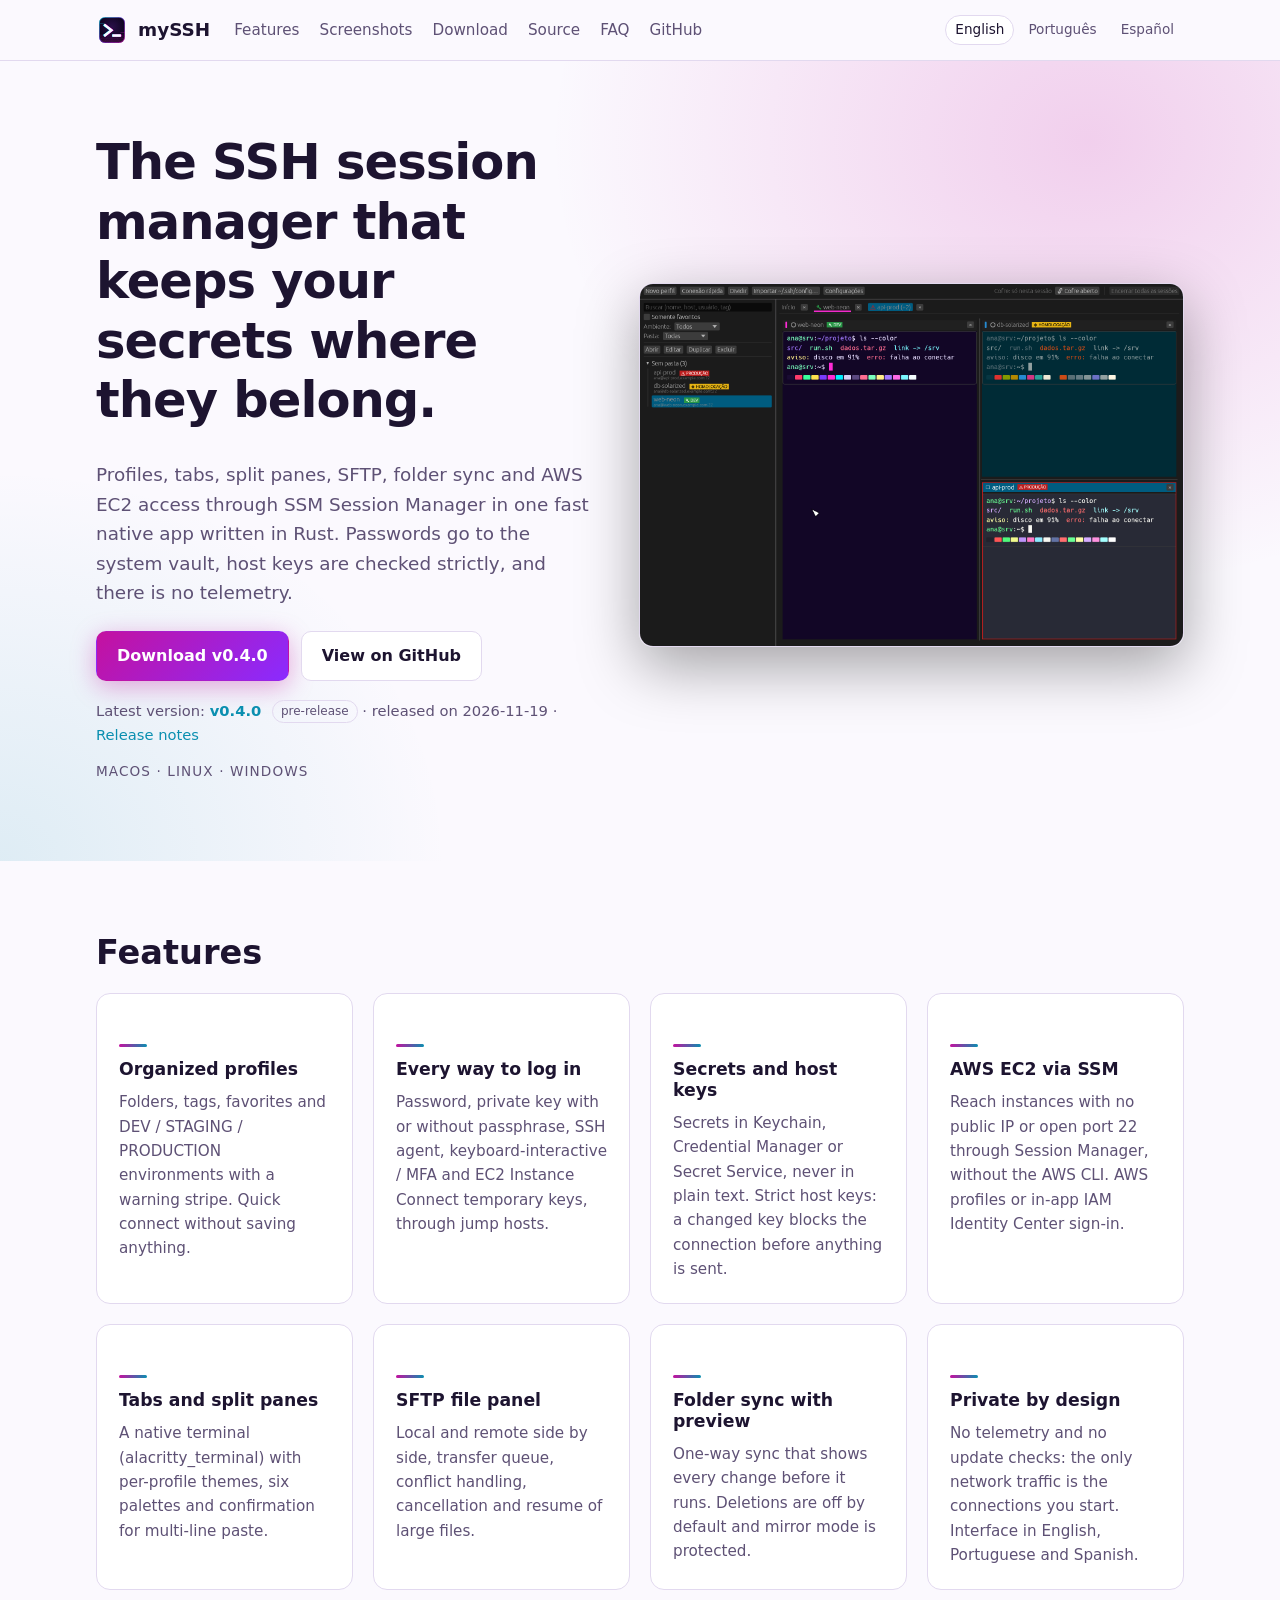
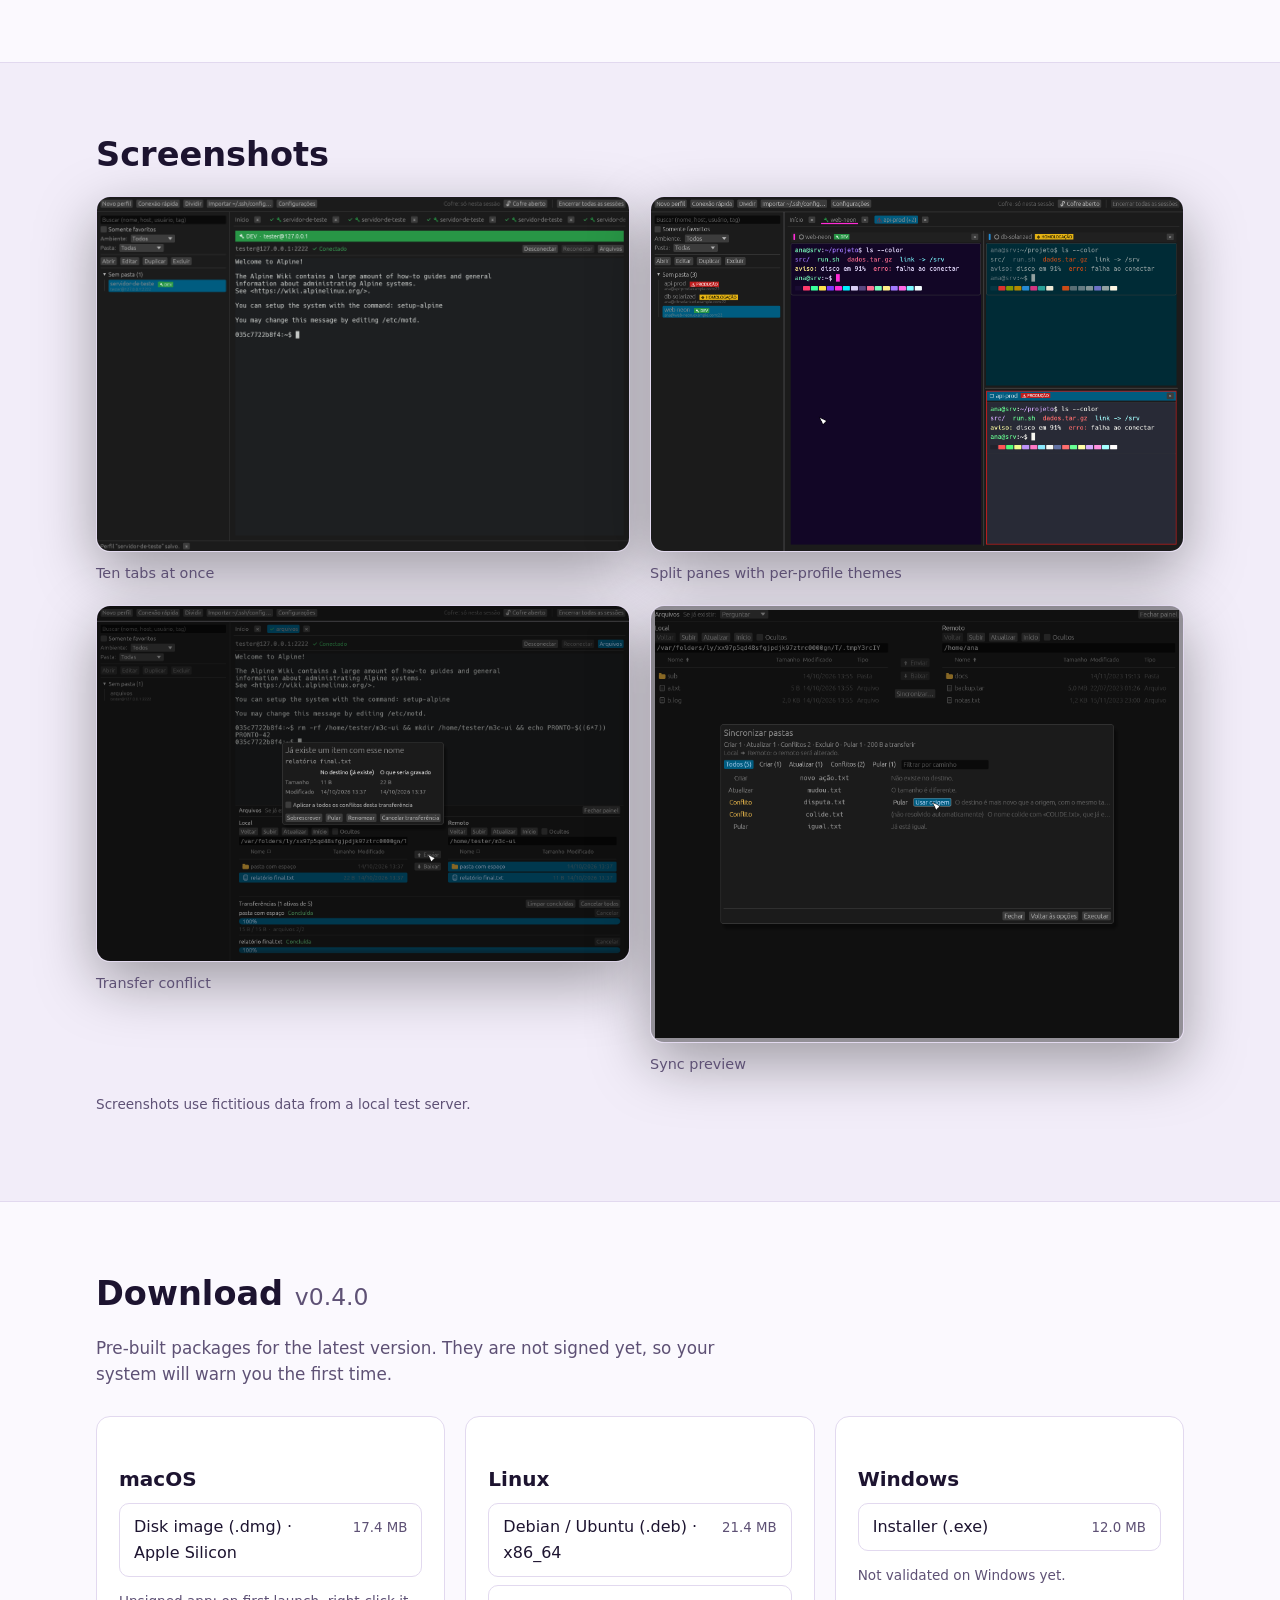
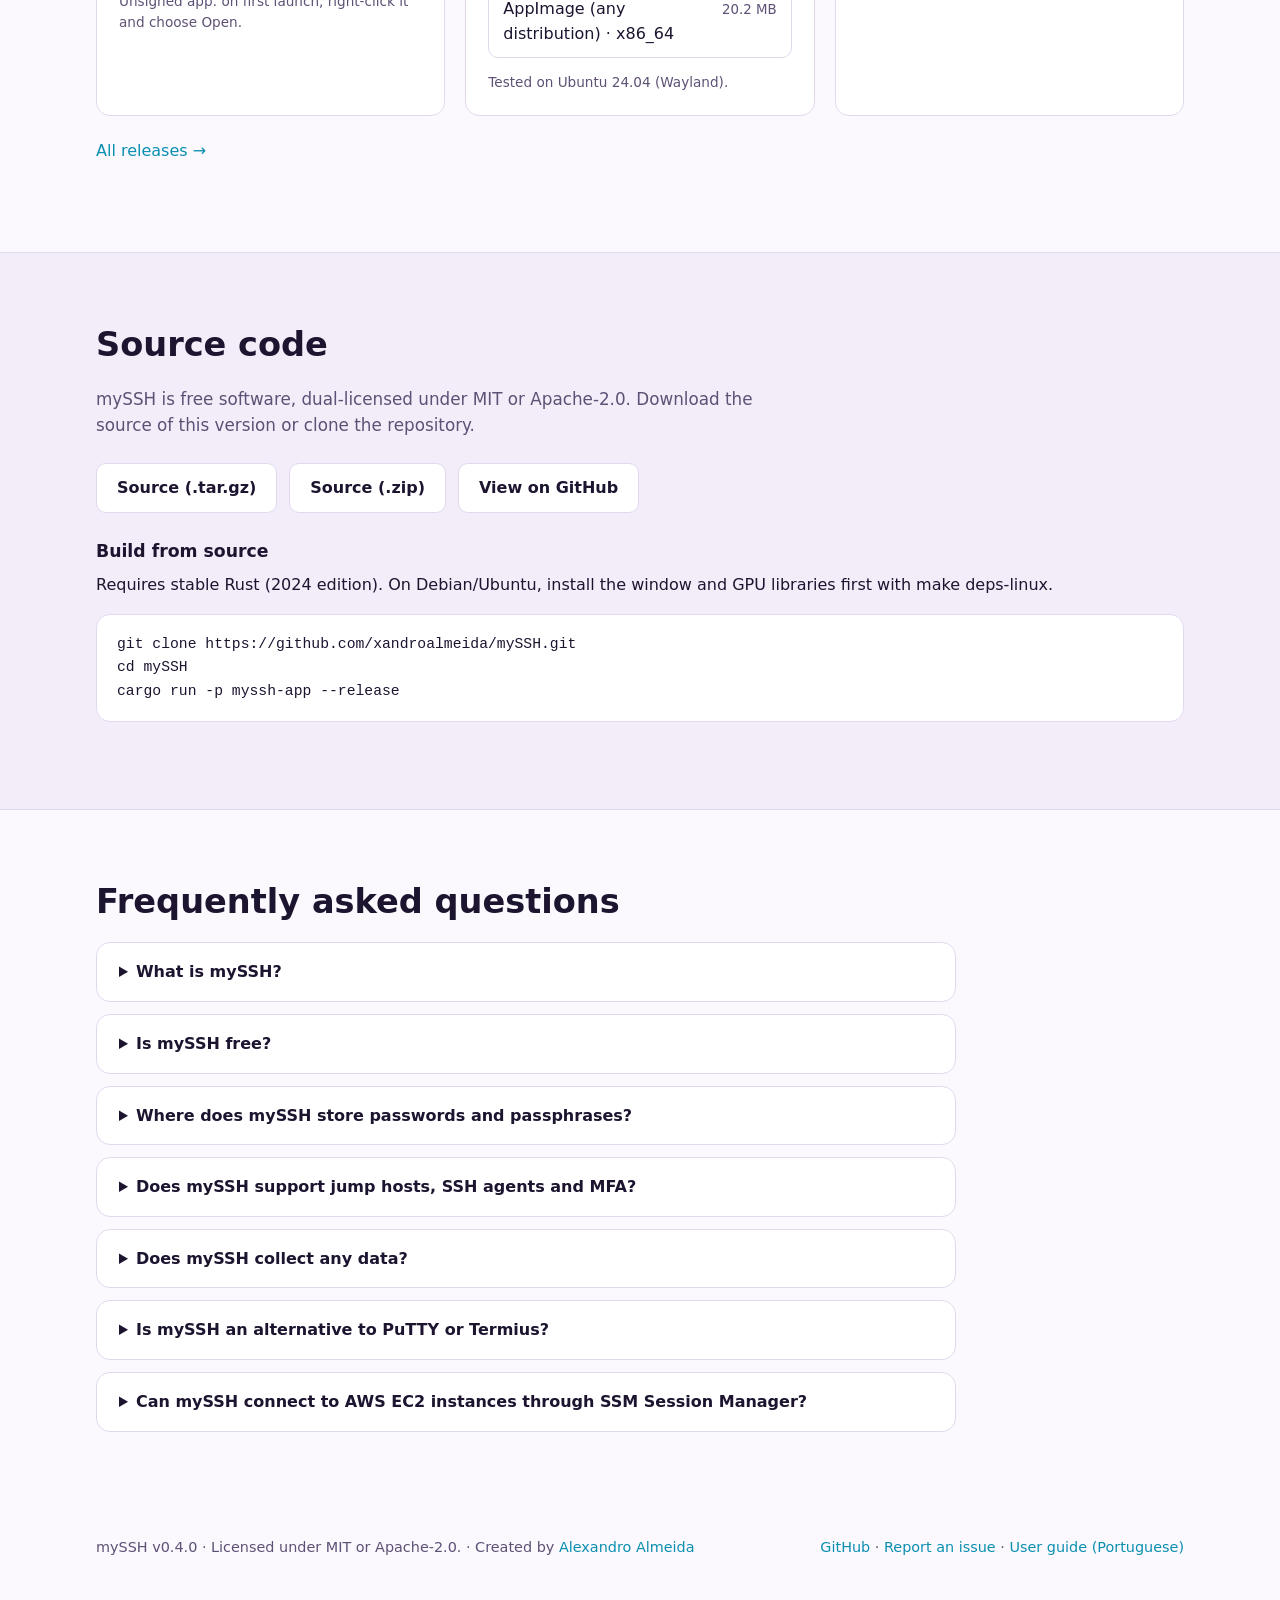
==== commit 596d00d8: "docs(site): página atualizada para v0.4.0 (pacote Windows) Co-Authored-By: Claude Opus 5.5 <noreply@" ====
--- a/docs/index.html
+++ b/docs/index.html
@@ -57,6 +57,7 @@
       "downloadUrl": [
         "https://github.com/xandroalmeida/mySSH/releases/download/v0.4.0/mySSH_0.4.0_aarch64.dmg",
         "https://github.com/xandroalmeida/mySSH/releases/download/v0.4.0/myssh_0.4.0_amd64.deb",
+        "https://github.com/xandroalmeida/mySSH/releases/download/v0.4.0/myssh_0.4.0_x64-setup.exe",
         "https://github.com/xandroalmeida/mySSH/releases/download/v0.4.0/myssh_0.4.0_x86_64.AppImage"
       ],
       "installUrl": "https://xandroalmeida.github.io/mySSH/#download",
@@ -296,7 +297,9 @@
       </article>
       <article class="dl" id="dl-windows">
         <h3>Windows</h3>
-        <p class="none">No package for this version yet. Build it from source (below).</p>
+        <ul>
+          <li><a href="https://github.com/xandroalmeida/mySSH/releases/download/v0.4.0/myssh_0.4.0_x64-setup.exe" download>Installer (.exe) <small>12.0 MB</small></a></li>
+        </ul>
         <p class="hint">Not validated on Windows yet.</p>
       </article>
     </div>
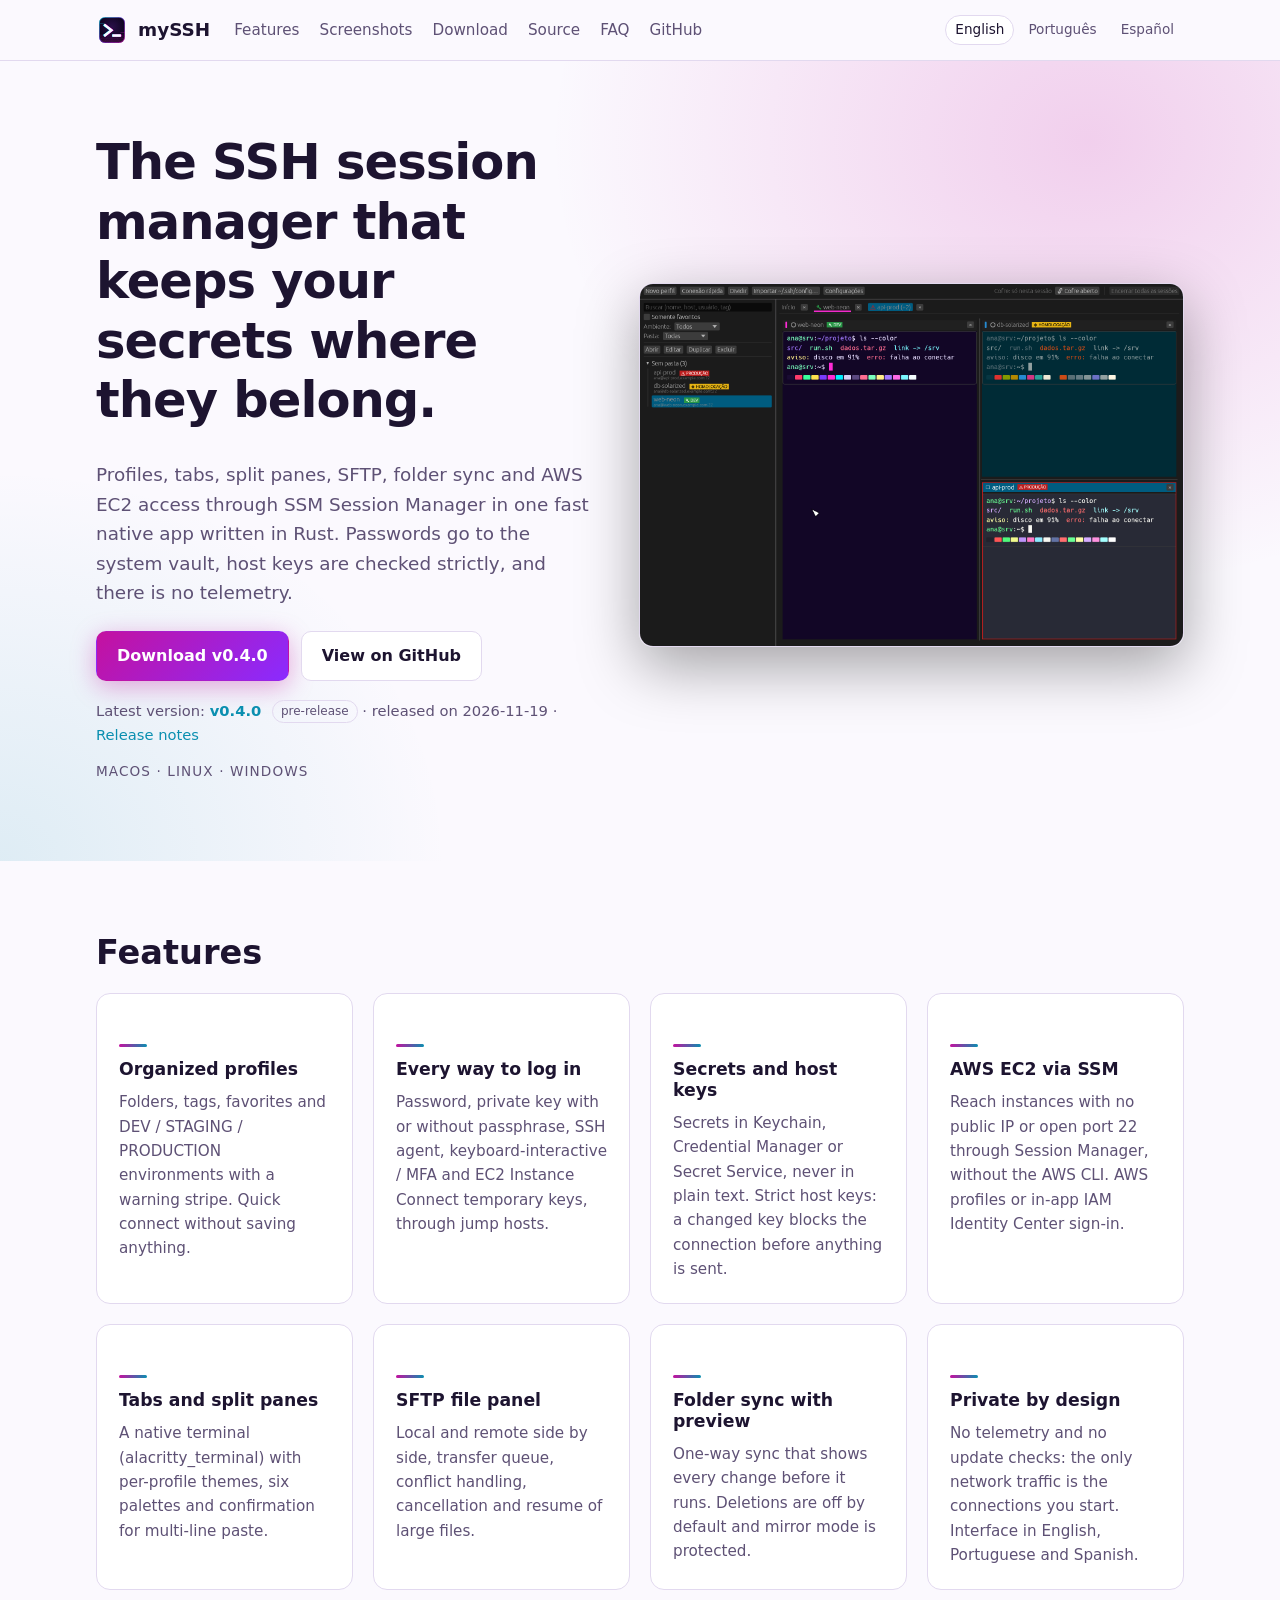
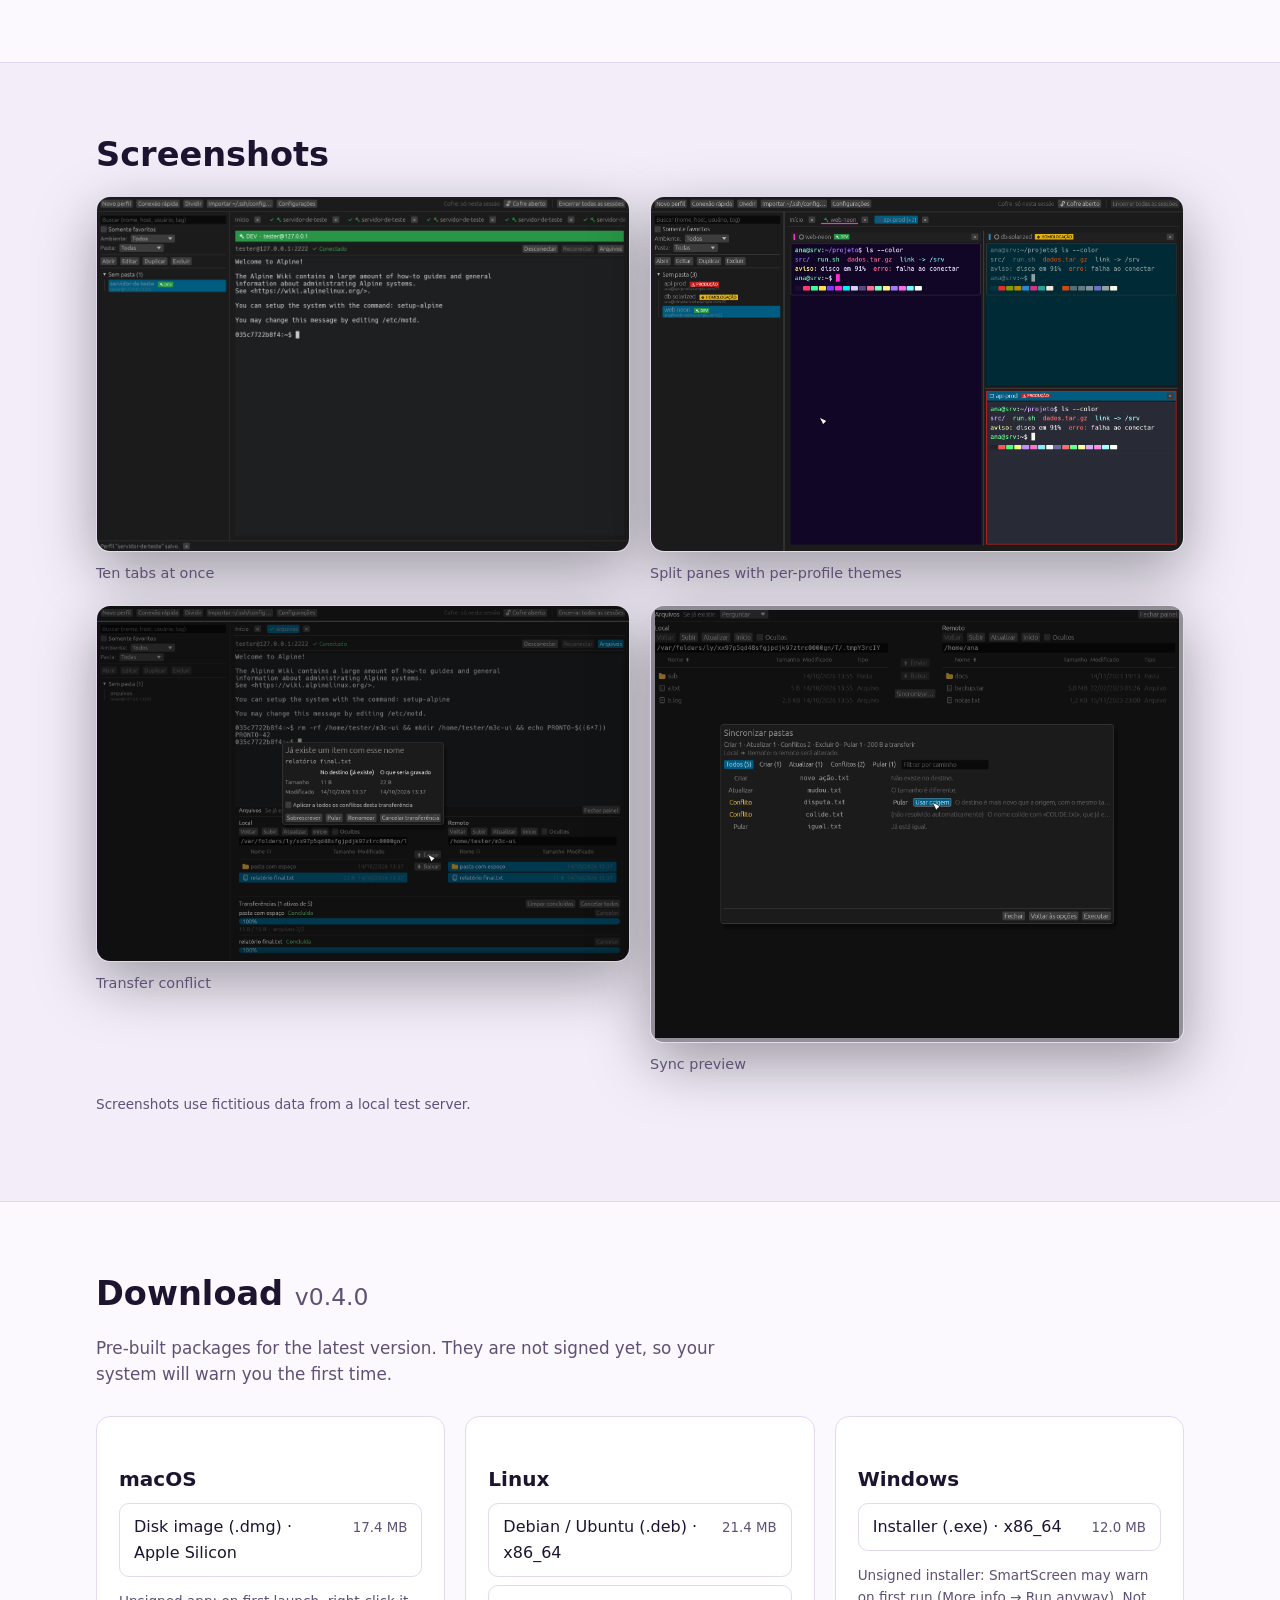
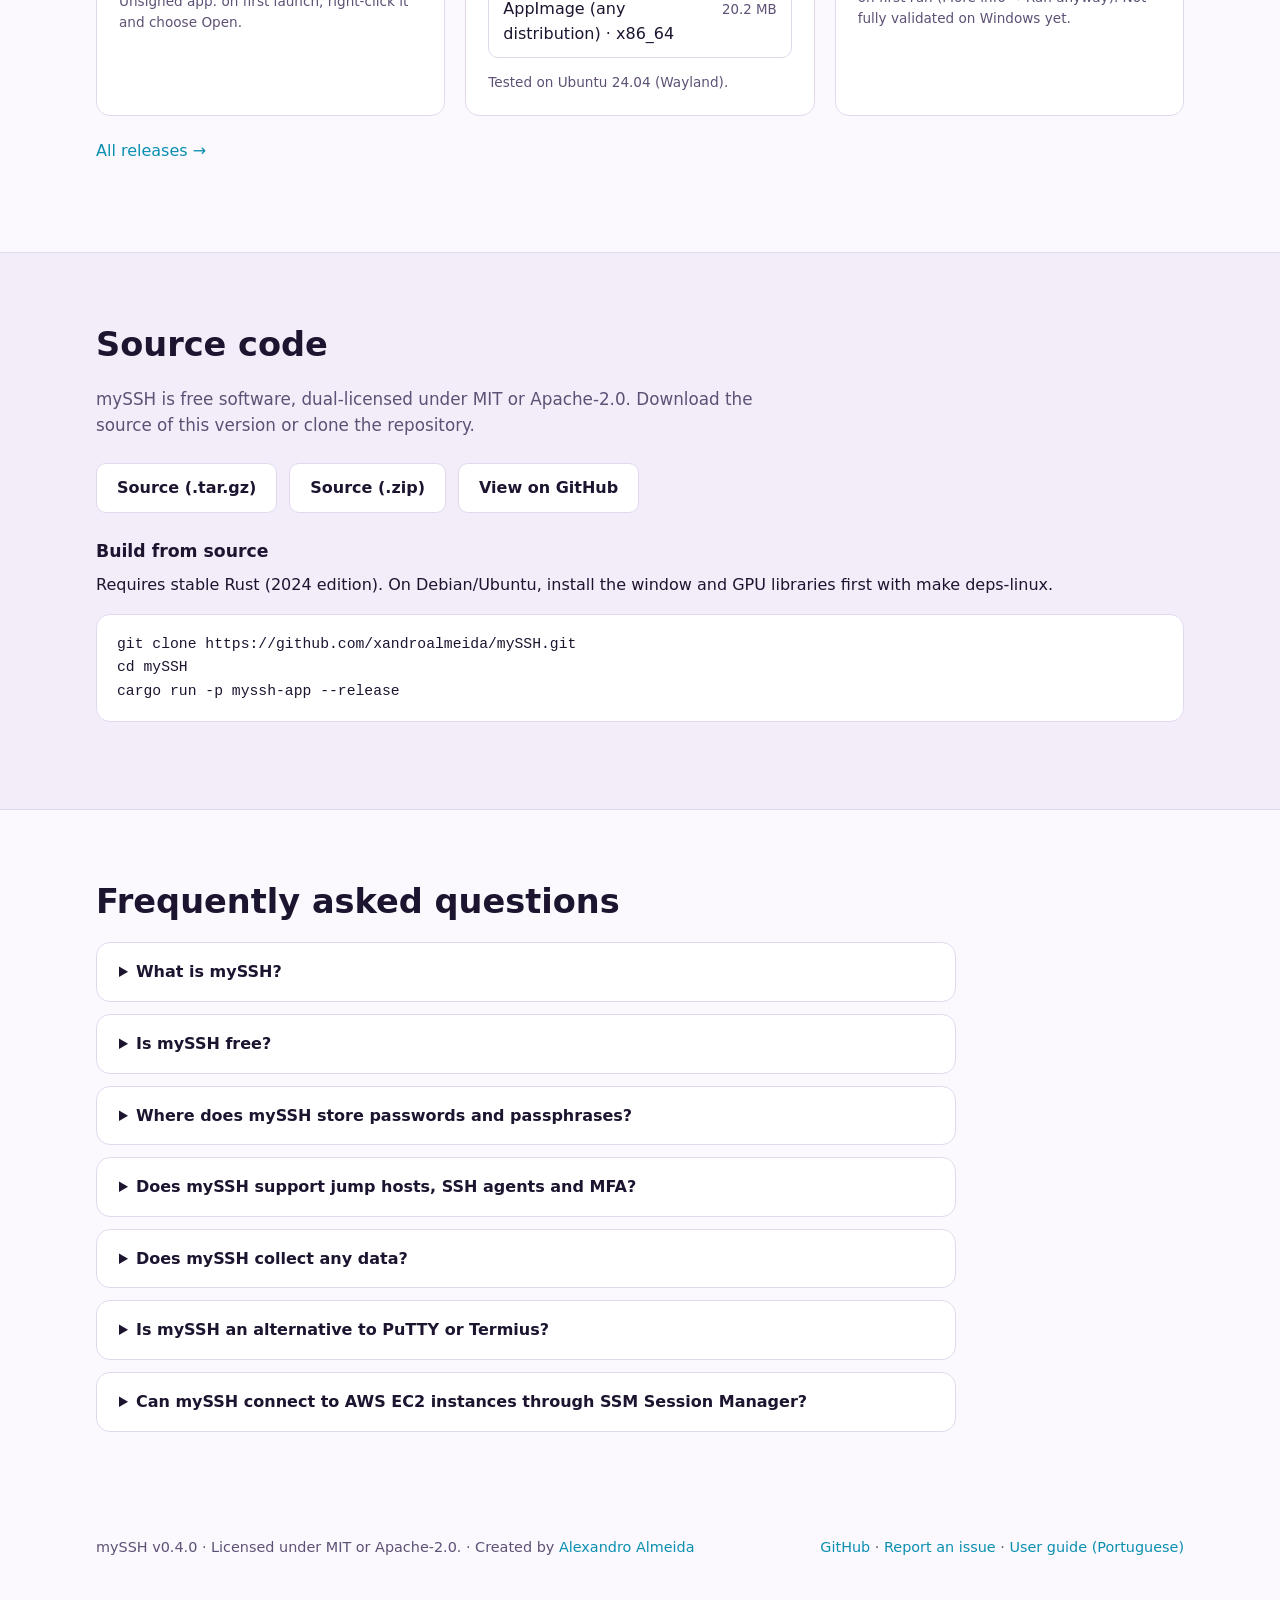
==== commit a966c27b: "docs(site): arquitetura x64 e aviso de SmartScreen no download do Windows Co-Authored-By: Claude Opu" ====
--- a/docs/index.html
+++ b/docs/index.html
@@ -298,9 +298,9 @@
       <article class="dl" id="dl-windows">
         <h3>Windows</h3>
         <ul>
-          <li><a href="https://github.com/xandroalmeida/mySSH/releases/download/v0.4.0/myssh_0.4.0_x64-setup.exe" download>Installer (.exe) <small>12.0 MB</small></a></li>
+          <li><a href="https://github.com/xandroalmeida/mySSH/releases/download/v0.4.0/myssh_0.4.0_x64-setup.exe" download>Installer (.exe) · x86_64 <small>12.0 MB</small></a></li>
         </ul>
-        <p class="hint">Not validated on Windows yet.</p>
+        <p class="hint">Unsigned installer: SmartScreen may warn on first run (More info → Run anyway). Not fully validated on Windows yet.</p>
       </article>
     </div>
     <p class="more"><a href="https://github.com/xandroalmeida/mySSH/releases">All releases →</a></p>
